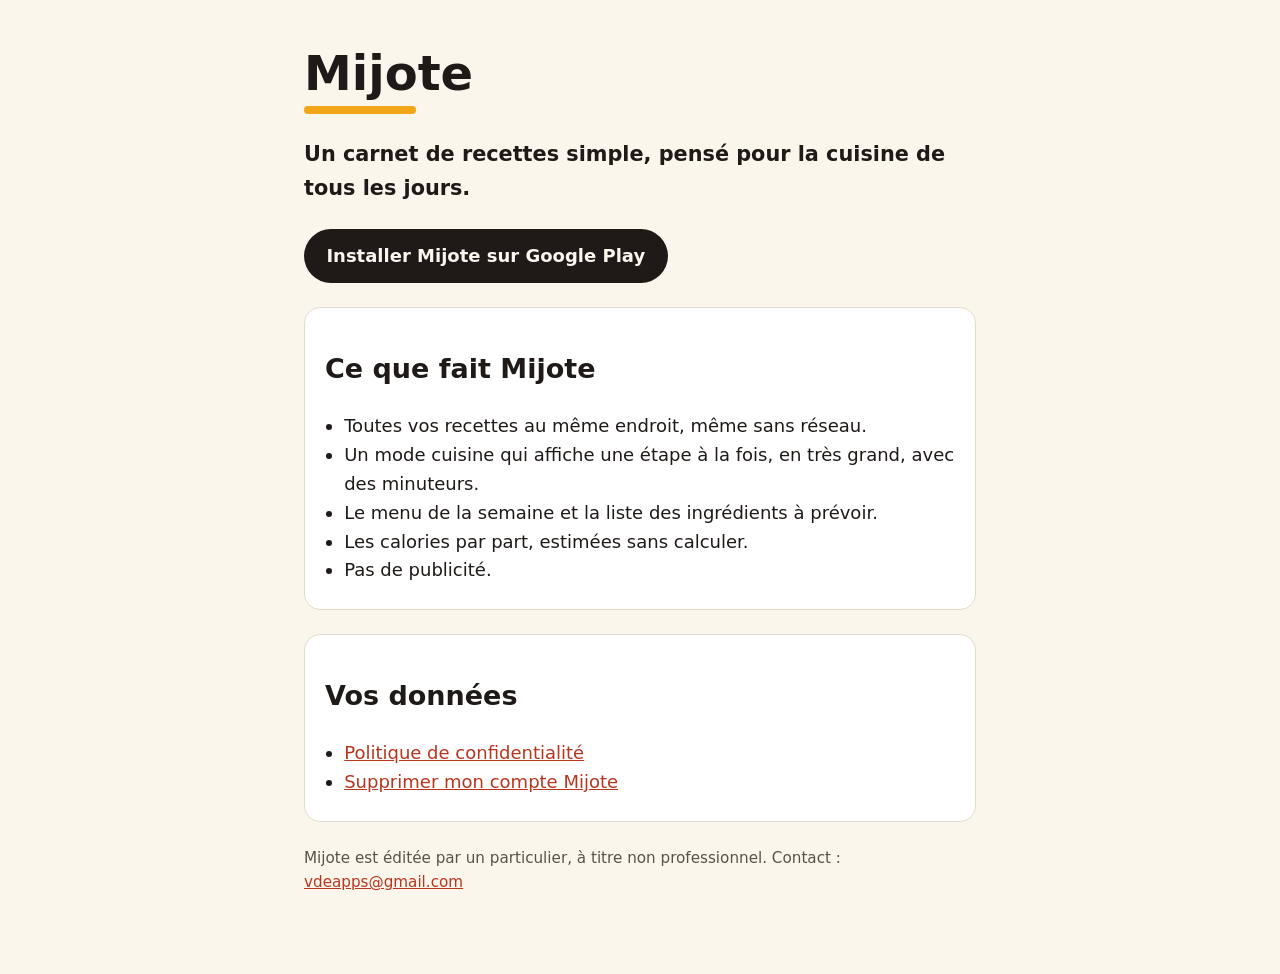
==== mijote/index.html @ d7d1cf16 "chore : publier les pages de Mijote" ====
<!doctype html>
<html lang="fr">
<head>
<meta charset="utf-8">
<meta name="referrer" content="no-referrer">
<meta http-equiv="Content-Security-Policy" content="default-src 'none'; style-src 'unsafe-inline'; base-uri 'none'; form-action 'none'">
<meta name="viewport" content="width=device-width, initial-scale=1">
<title>Mijote, carnet de recettes</title>
<meta name="description" content="Mijote, un carnet de recettes simple pour Android : toutes vos recettes au même endroit, même sans réseau.">
<style>
  :root { --encre:#1f1a17; --papier:#fbf6ec; --carte:#fff; --tomate:#b8361f; --safran:#f2a516; --trait:#e4dccb; --doux:#5a514b; }
  @media (prefers-color-scheme: dark) {
    :root { --encre:#f4ede2; --papier:#1b1714; --carte:#26211d; --tomate:#ff8a70; --trait:#3d3530; --doux:#c9bfb3; }
  }
  * { box-sizing: border-box; }
  body { margin:0; background:var(--papier); color:var(--encre); font:18px/1.6 Figtree, system-ui, sans-serif; }
  main { max-width:44rem; margin:0 auto; padding:3rem 1rem 4rem; }
  h1 { font:800 3rem/1.05 "Bricolage Grotesque", Figtree, system-ui, sans-serif; margin:0 0 .25rem; }
  .trait { width:7rem; height:.5rem; border-radius:.25rem; background:var(--safran); margin:.5rem 0 1.5rem; }
  .accroche { font-size:1.3rem; font-weight:600; margin:0 0 1.5rem; }
  section { background:var(--carte); border:1px solid var(--trait); border-radius:16px; padding:1rem 1.25rem; margin:1.5rem 0; }
  ul { padding-left:1.2rem; margin:.5rem 0; }
  .bouton { display:inline-block; background:var(--encre); color:var(--papier); text-decoration:none; font-weight:700; padding:.8rem 1.4rem; border-radius:999px; }
  a { color:var(--tomate); }
  :focus-visible { outline:3px solid var(--safran); outline-offset:2px; }
  .doux { color:var(--doux); font-size:.95rem; }
</style>
</head>
<body>
<main>
  <h1>Mijote</h1>
  <div class="trait"></div>
  <p class="accroche">Un carnet de recettes simple, pensé pour la cuisine de tous les jours.</p>
  <p><a class="bouton" href="https://play.google.com/store/apps/details?id=fr.vdeapps.mijote.app">Installer Mijote sur Google Play</a></p>

  <section aria-labelledby="quoi">
    <h2 id="quoi">Ce que fait Mijote</h2>
    <ul>
      <li>Toutes vos recettes au même endroit, même sans réseau.</li>
      <li>Un mode cuisine qui affiche une étape à la fois, en très grand, avec des minuteurs.</li>
      <li>Le menu de la semaine et la liste des ingrédients à prévoir.</li>
      <li>Les calories par part, estimées sans calculer.</li>
      <li>Pas de publicité.</li>
    </ul>
  </section>

  <section aria-labelledby="donnees">
    <h2 id="donnees">Vos données</h2>
    <ul>
      <li><a href="confidentialite/">Politique de confidentialité</a></li>
      <li><a href="suppression-compte/">Supprimer mon compte Mijote</a></li>
    </ul>
  </section>

  <p class="doux">Mijote est éditée par un particulier, à titre non professionnel. Contact : <a href="mailto:vdeapps@gmail.com">vdeapps@gmail.com</a></p>
</main>
</body>
</html>
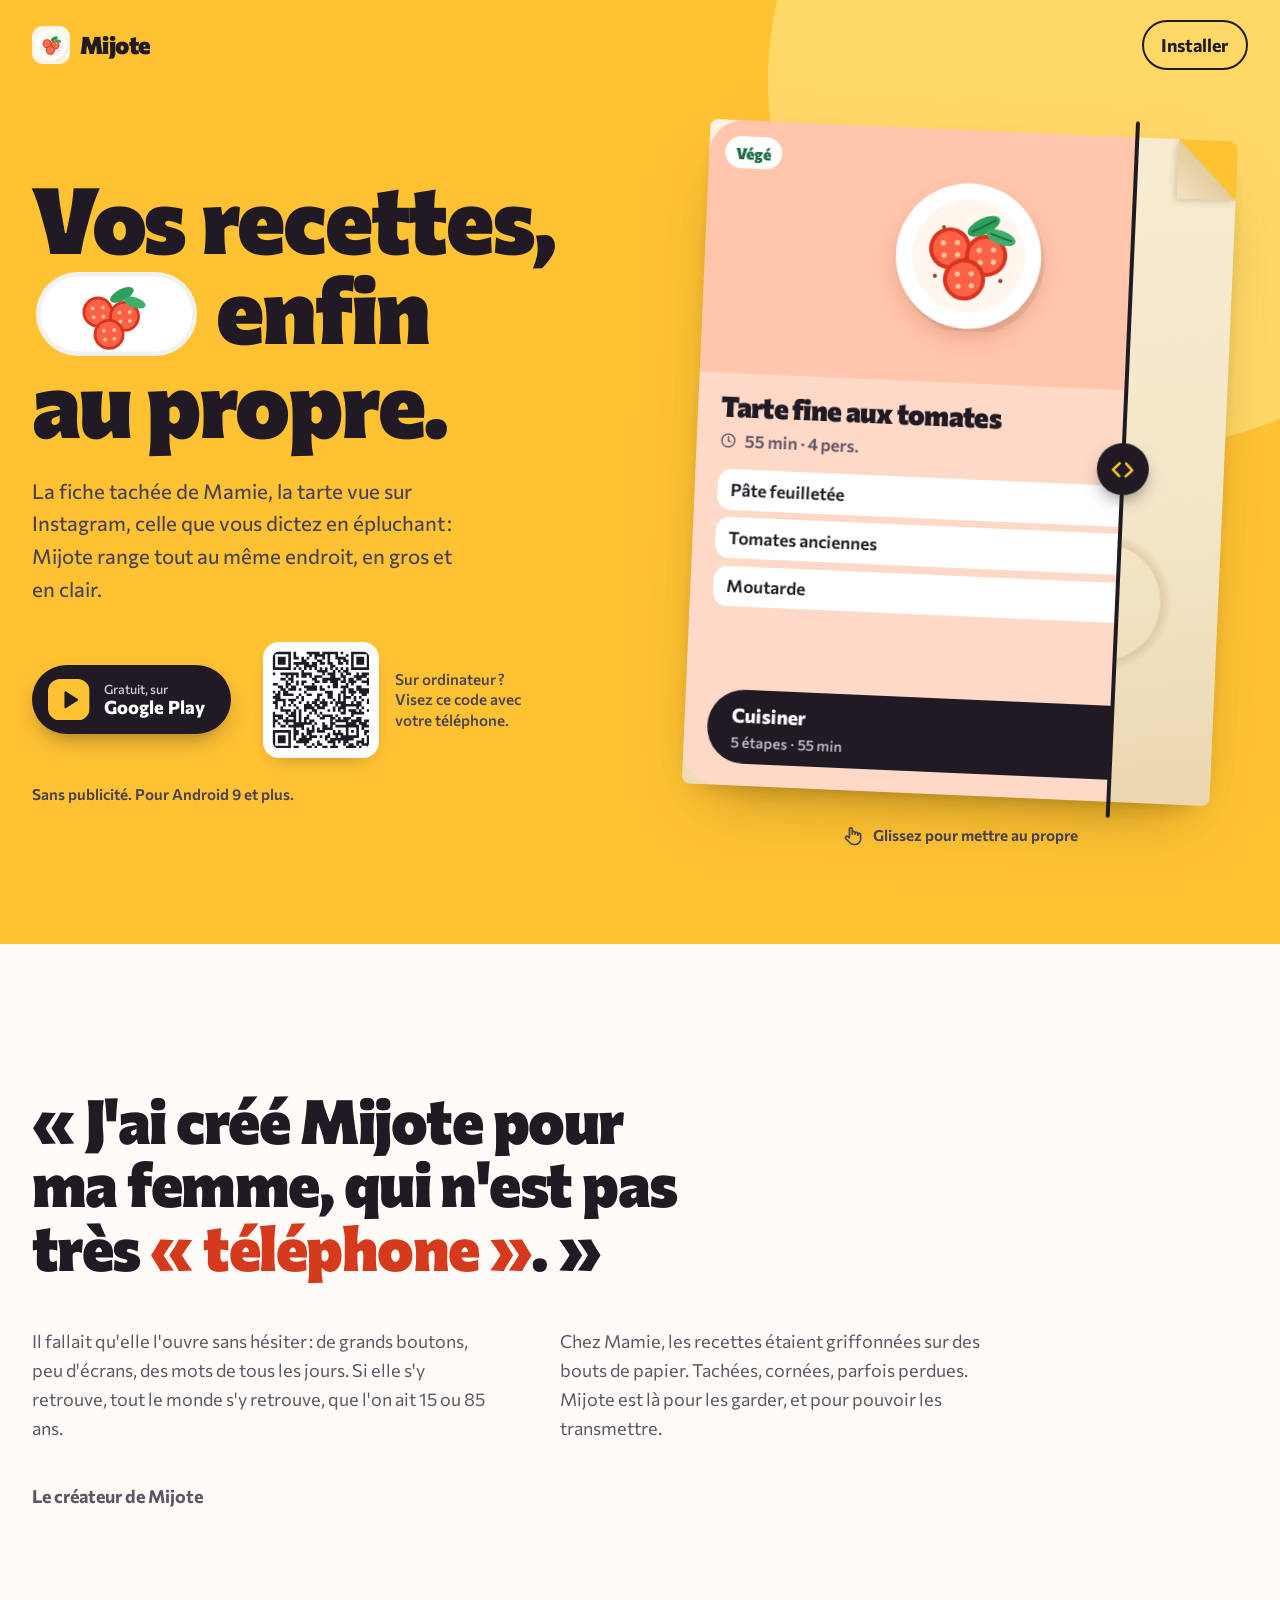
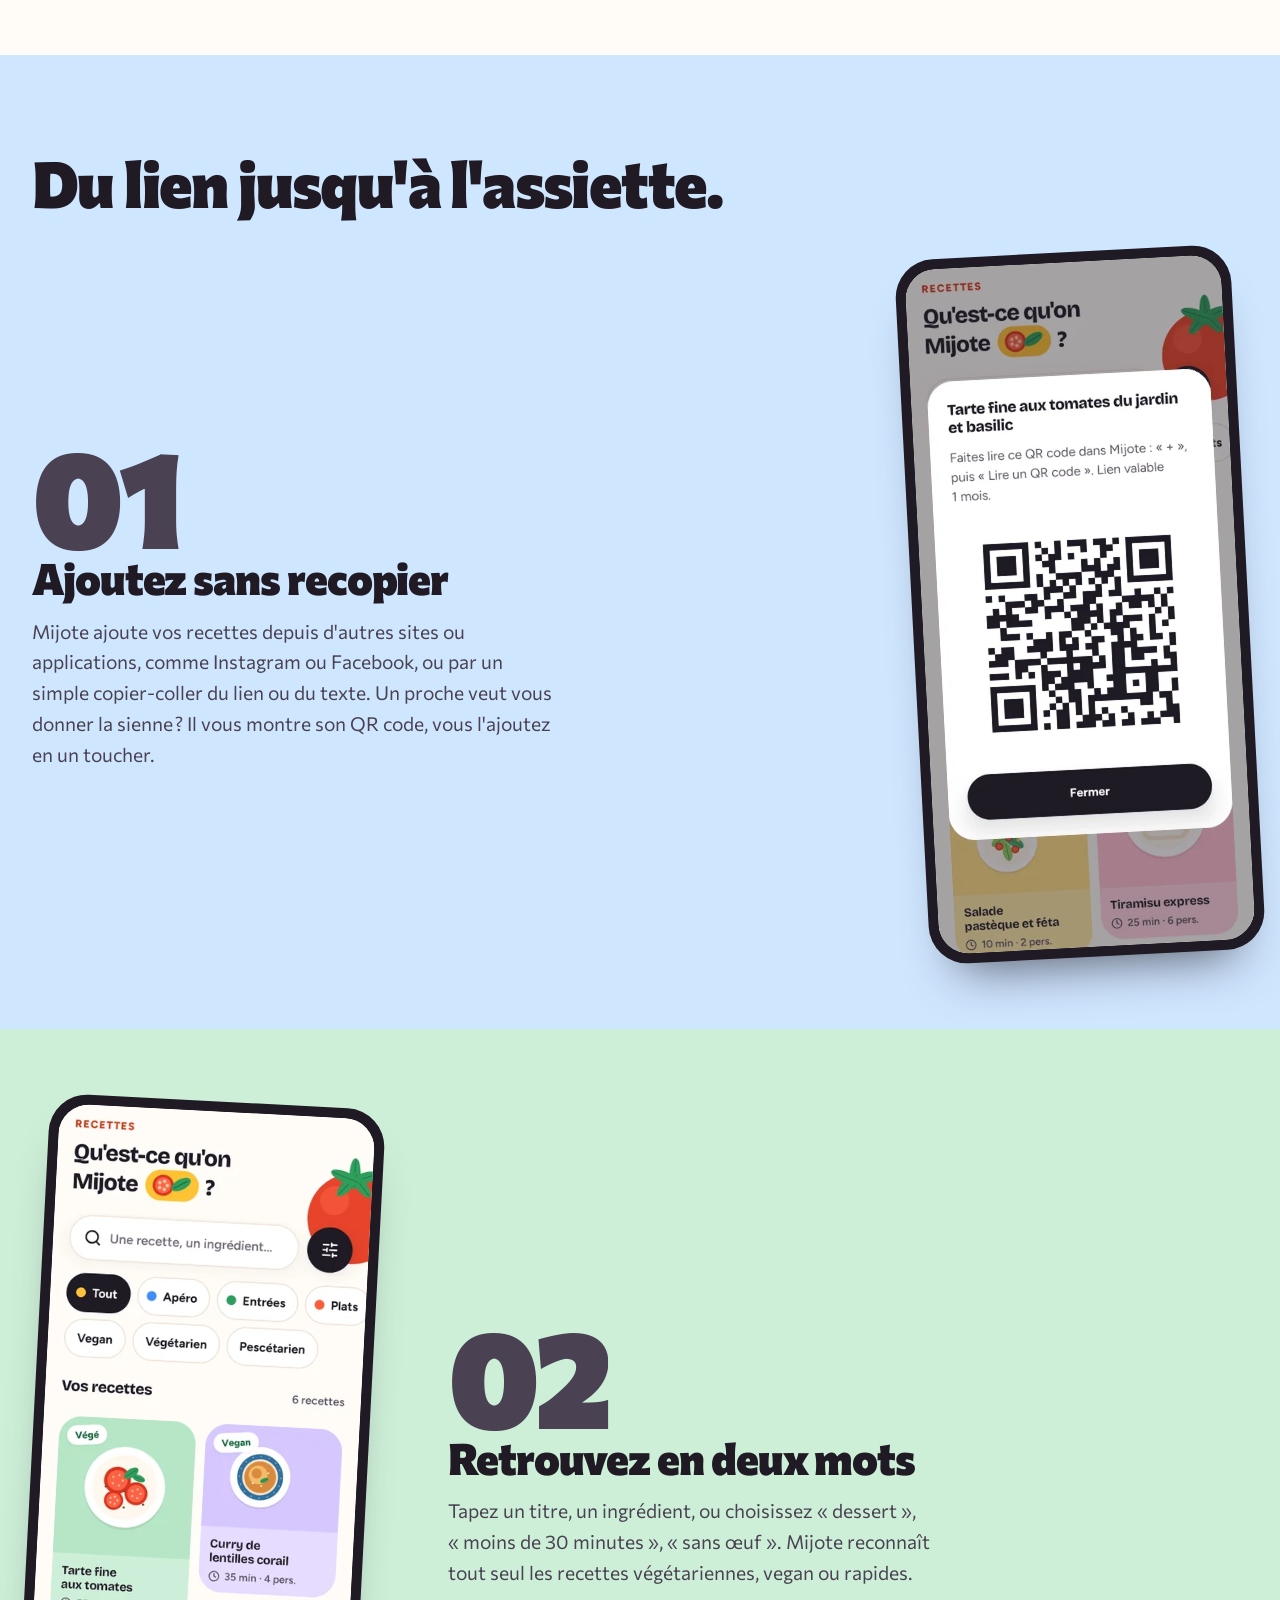
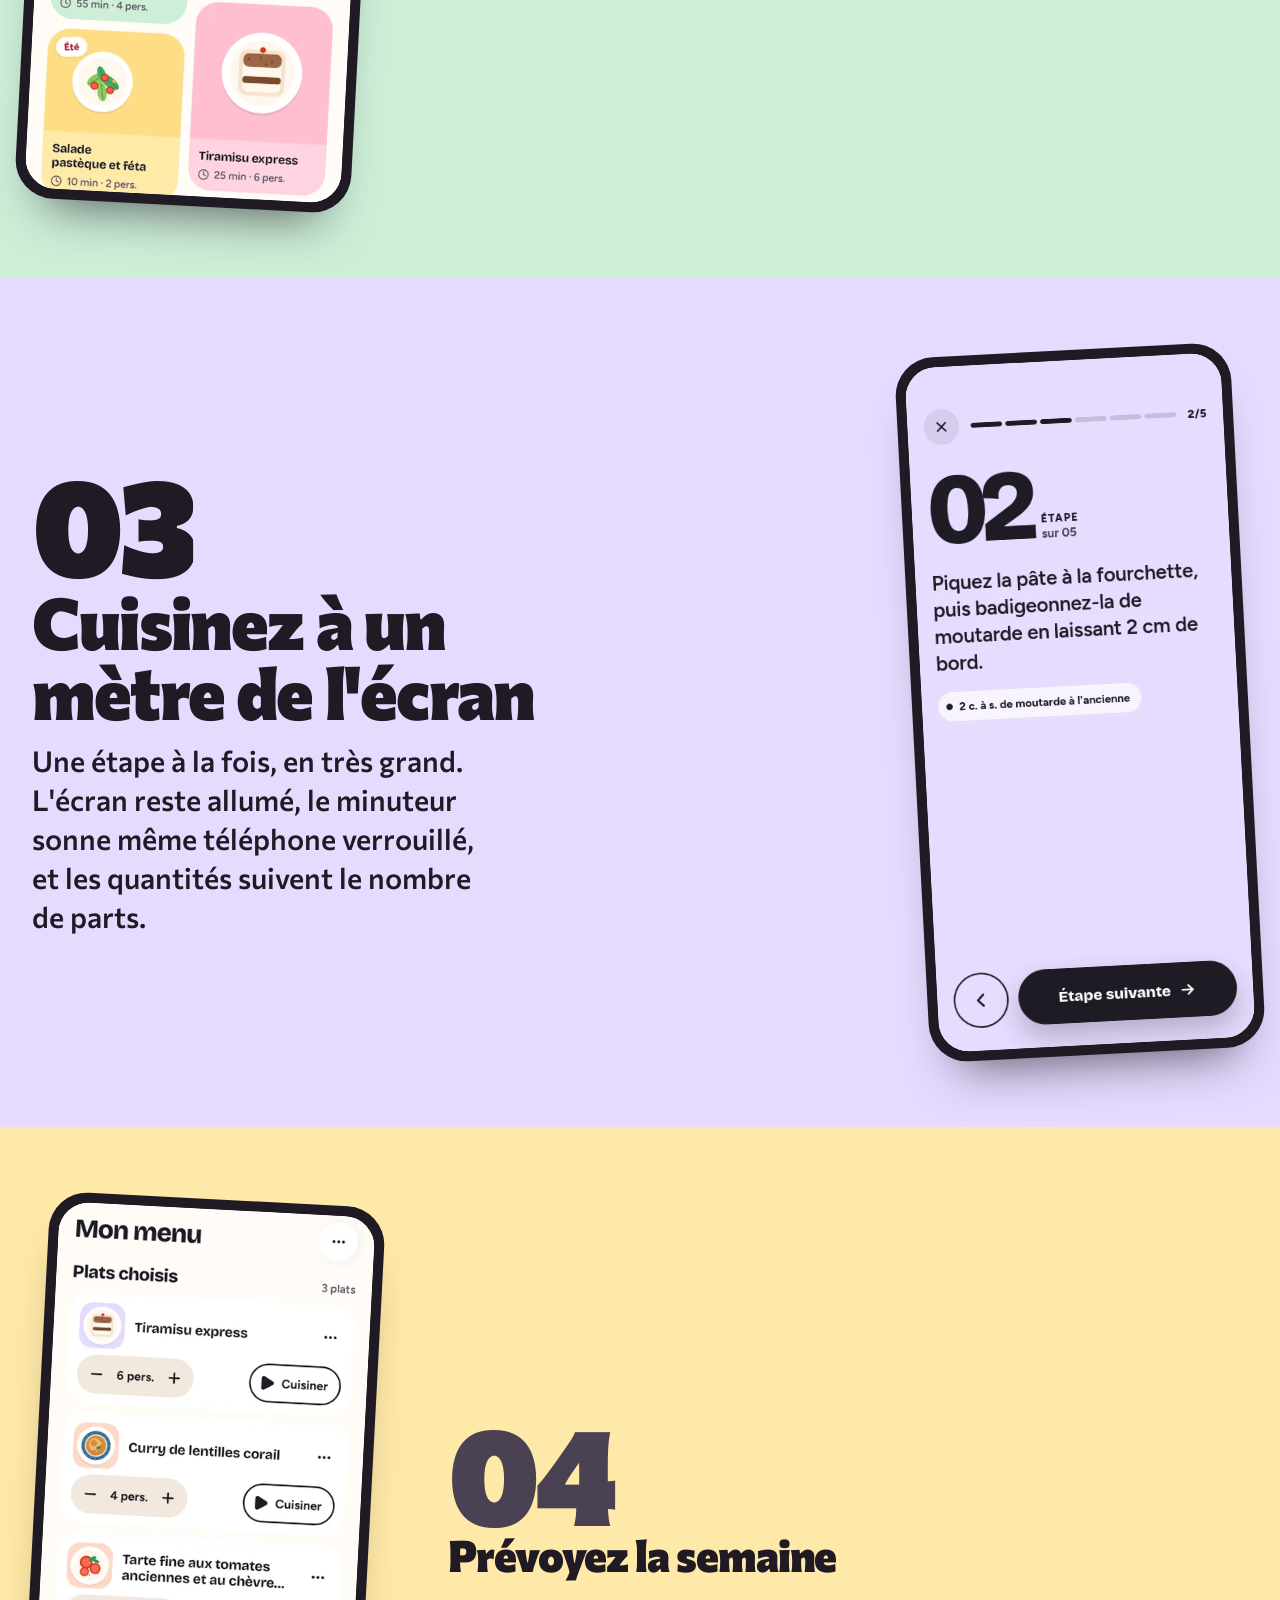
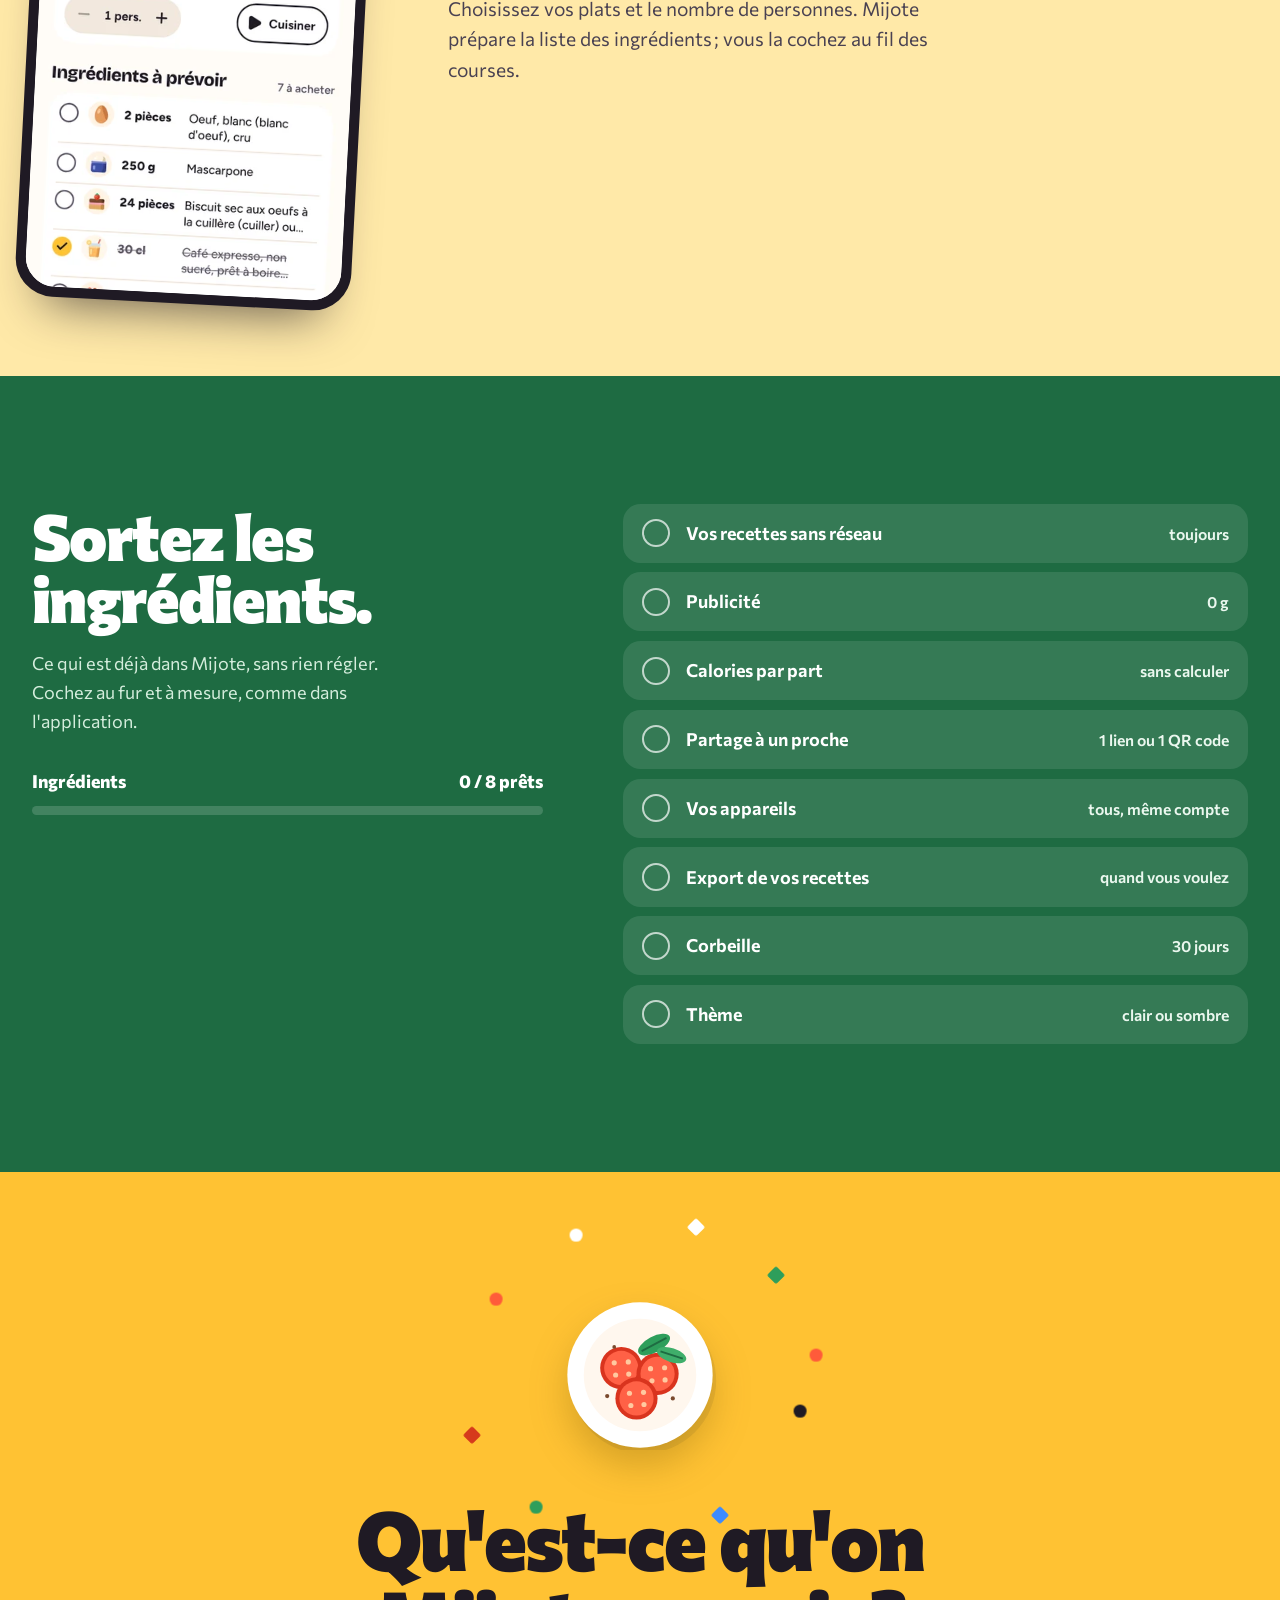
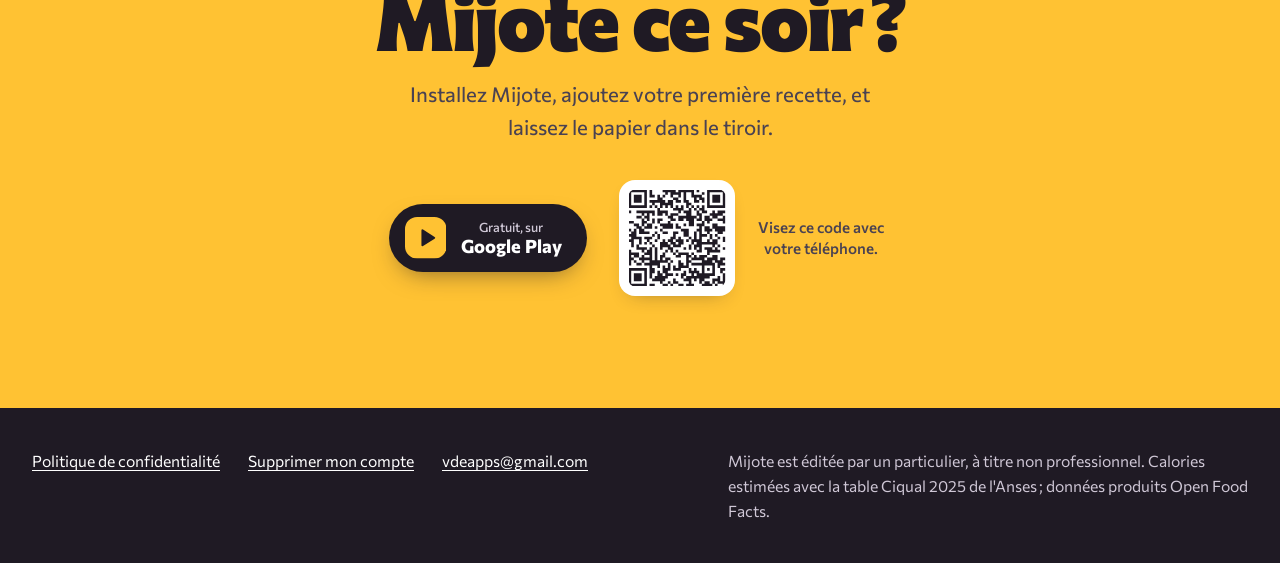
==== commit 2ed04445: "chore : publier les pages de Mijote" ====
--- a/mijote/index.html
+++ b/mijote/index.html
@@ -3,56 +3,514 @@
 <head>
 <meta charset="utf-8">
 <meta name="referrer" content="no-referrer">
-<meta http-equiv="Content-Security-Policy" content="default-src 'none'; style-src 'unsafe-inline'; base-uri 'none'; form-action 'none'">
+<meta http-equiv="Content-Security-Policy" content="default-src 'none'; style-src 'unsafe-inline'; script-src 'self'; font-src 'self'; img-src 'self' data:; base-uri 'none'; form-action 'none'">
 <meta name="viewport" content="width=device-width, initial-scale=1">
-<title>Mijote, carnet de recettes</title>
-<meta name="description" content="Mijote, un carnet de recettes simple pour Android : toutes vos recettes au même endroit, même sans réseau.">
+<meta name="theme-color" content="#FFC233">
+<title>Mijote, le carnet de recettes simple pour Android</title>
+<meta name="description" content="Mijote range toutes vos recettes au même endroit, de la fiche de Mamie à la recette vue sur Instagram. De gros boutons, des mots simples, même sans réseau. Gratuit et sans publicité.">
+<link rel="icon" href="assets/icone.svg" type="image/svg+xml">
+<link rel="preload" href="assets/commissioner.woff2" as="font" type="font/woff2" crossorigin>
 <style>
-  :root { --encre:#1f1a17; --papier:#fbf6ec; --carte:#fff; --tomate:#b8361f; --safran:#f2a516; --trait:#e4dccb; --doux:#5a514b; }
+  @font-face { font-family: "Commissioner"; src: url("assets/commissioner.woff2") format("woff2"); font-weight: 100 900; font-display: swap; }
+  @font-face { font-family: "Plume"; src: url("assets/homemade-apple.woff2") format("woff2"); font-display: swap; }
+
+  :root {
+    --encre: #1F1A24; --encre-2: #5E5566; --encre-safran: #4A4252; --sol: #FFFCF7; --surface: #FFFFFF; --trait: #F1E8DC;
+    --safran: #FFC233; --safran-clair: #FFD866; --safran-encre: #5C4400;
+    --tomate: #FF5B3A; --tomate-fonce: #D63A1C; --basilic: #2E9E5B; --basilic-fonce: #1E6B42;
+    --peche: #FFD9C7; --peche-2: #FFC6AC; --peche-encre: #A3341A;
+    --menthe: #CDEFD8; --lilas: #E6DBFF; --beurre: #FFE9A8; --ciel: #CFE6FF;
+    --papier: #F4E6C8; --papier-encre: #2D3A6B;
+    --sortie: cubic-bezier(.16, 1, .3, 1);
+    --rebond: cubic-bezier(.34, 1.56, .64, 1);
+    color-scheme: light;
+  }
   @media (prefers-color-scheme: dark) {
-    :root { --encre:#f4ede2; --papier:#1b1714; --carte:#26211d; --tomate:#ff8a70; --trait:#3d3530; --doux:#c9bfb3; }
-  }
-  * { box-sizing: border-box; }
-  body { margin:0; background:var(--papier); color:var(--encre); font:18px/1.6 Figtree, system-ui, sans-serif; }
-  main { max-width:44rem; margin:0 auto; padding:3rem 1rem 4rem; }
-  h1 { font:800 3rem/1.05 "Bricolage Grotesque", Figtree, system-ui, sans-serif; margin:0 0 .25rem; }
-  .trait { width:7rem; height:.5rem; border-radius:.25rem; background:var(--safran); margin:.5rem 0 1.5rem; }
-  .accroche { font-size:1.3rem; font-weight:600; margin:0 0 1.5rem; }
-  section { background:var(--carte); border:1px solid var(--trait); border-radius:16px; padding:1rem 1.25rem; margin:1.5rem 0; }
-  ul { padding-left:1.2rem; margin:.5rem 0; }
-  .bouton { display:inline-block; background:var(--encre); color:var(--papier); text-decoration:none; font-weight:700; padding:.8rem 1.4rem; border-radius:999px; }
-  a { color:var(--tomate); }
-  :focus-visible { outline:3px solid var(--safran); outline-offset:2px; }
-  .doux { color:var(--doux); font-size:.95rem; }
+    :root { --sol: #17131B; --surface: #241E2A; --trait: #352D3C; --texte: #F6F0EA; --texte-2: #CFC7D6; color-scheme: dark; }
+  }
+
+  *, *::before, *::after { box-sizing: border-box; }
+  html { -webkit-text-size-adjust: 100%; scroll-behavior: smooth; }
+  @media (prefers-reduced-motion: reduce) { html { scroll-behavior: auto; } }
+  body {
+    margin: 0; background: var(--sol); color: var(--texte, var(--encre));
+    font: 400 1.125rem/1.6 Commissioner, system-ui, sans-serif;
+    font-variation-settings: "FLAR" 0, "VOLM" 0;
+    -webkit-font-smoothing: antialiased; text-rendering: optimizeLegibility;
+  }
+  ::selection { background: var(--safran); color: var(--encre); }
+  a { color: inherit; text-underline-offset: .2em; text-decoration-thickness: .08em; }
+  :focus-visible { outline: 3px solid var(--encre); outline-offset: 3px; border-radius: 6px; }
+  img { display: block; max-width: 100%; }
+  .titre { font-family: Commissioner, system-ui, sans-serif; font-weight: 850; font-variation-settings: "FLAR" 100, "VOLM" 0; letter-spacing: -.025em; line-height: .98; text-wrap: balance; }
+  .sr { position: absolute; width: 1px; height: 1px; overflow: hidden; clip: rect(0 0 0 0); white-space: nowrap; }
+  .large { width: min(100% - 2rem, 76rem); margin-inline: auto; }
+
+  /* ---------- Boutons ---------- */
+  .play {
+    display: inline-flex; align-items: center; gap: .9rem; padding: .85rem 1.6rem .85rem 1rem;
+    background: var(--encre); color: #fff; text-decoration: none; border-radius: 999px;
+    box-shadow: 0 10px 24px -10px rgba(31, 26, 36, .55);
+    transition: transform .35s var(--sortie), box-shadow .35s var(--sortie);
+  }
+  .play:hover { transform: translateY(-2px); box-shadow: 0 16px 30px -12px rgba(31, 26, 36, .6); }
+  .play:active { transform: translateY(0) scale(.97); transition-duration: .1s; }
+  .play:focus-visible { outline-color: var(--encre); outline-offset: 4px; border-radius: 999px; }
+  .play svg { flex: none; width: 2.6rem; height: 2.6rem; }
+  .play span { display: grid; line-height: 1.15; }
+  .play small { font-size: .8rem; font-weight: 500; color: #CFC7D6; }
+  .play strong { font-size: 1.15rem; font-weight: 750; }
+
+  /* ---------- Ouverture ---------- */
+  .ouverture { background: var(--safran); color: var(--encre); overflow: hidden; position: relative; isolation: isolate; }
+  .ouverture::before {
+    content: ""; position: absolute; z-index: -1; width: 46rem; aspect-ratio: 1; border-radius: 50%;
+    background: var(--safran-clair); right: -14rem; top: -18rem;
+  }
+  .barre { display: flex; align-items: center; justify-content: space-between; padding-block: 1.25rem; }
+  .marque { display: inline-flex; align-items: center; gap: .6rem; text-decoration: none; font-size: 1.5rem; }
+  .marque svg { width: 2.4rem; height: 2.4rem; border-radius: .7rem; }
+  .barre .lien-installer {
+    font-weight: 700; text-decoration: none; padding: .55rem 1.1rem; border-radius: 999px;
+    border: 2px solid var(--encre); transition: background .25s, color .25s;
+  }
+  .barre .lien-installer:hover { background: var(--encre); color: var(--safran); }
+
+  .scene {
+    display: grid; grid-template-columns: minmax(0, 1fr) minmax(0, 1fr); gap: 2rem 4rem; align-items: center;
+    padding-block: 2.5rem 6rem;
+  }
+  h1 { font-size: clamp(3rem, 7.2vw, 6rem); margin: 0 0 1.75rem; }
+  h1 .ligne { display: block; }
+  .pastille {
+    display: inline-grid; place-items: center; vertical-align: -.08em; width: 1.75em; height: .92em;
+    background: #fff; border-radius: 999px; margin-inline: .04em;
+    box-shadow: inset 0 0 0 .05em rgba(31, 26, 36, .06);
+  }
+  .pastille svg { width: .82em; height: .82em; }
+  .chapeau { font-size: clamp(1.15rem, 1.6vw, 1.35rem); color: var(--encre-safran); max-width: 34ch; margin: 0 0 2.25rem; font-weight: 450; }
+  .actions { display: flex; flex-wrap: wrap; align-items: center; gap: 1.5rem 2rem; }
+  .qr { display: flex; align-items: center; gap: 1rem; margin: 0; }
+  .qr .code {
+    width: 7.25rem; padding: .6rem; background: #fff; border-radius: 1rem;
+    box-shadow: 0 8px 20px -12px rgba(31, 26, 36, .45);
+  }
+  .qr figcaption { font-size: .95rem; line-height: 1.35; color: var(--encre-safran); max-width: 14ch; font-weight: 550; }
+  .mention { margin: 1.5rem 0 0; font-size: .95rem; font-weight: 600; color: var(--encre-safran); }
+
+  /* ---------- La fiche : papier / Mijote ---------- */
+  .fiche { margin: 0; position: relative; justify-self: center; width: min(100%, 33rem); --coupe: 55%; container-type: inline-size; }
+  .fiche-cadre {
+    position: relative; aspect-ratio: 27 / 34; rotate: 2.5deg; border-radius: 1.75rem; font-size: clamp(.75rem, 3.7cqi, 1.25rem);
+    box-shadow: 0 30px 60px -30px rgba(92, 68, 0, .55), 0 10px 20px -12px rgba(92, 68, 0, .35);
+  }
+  .face { position: absolute; inset: 0; border-radius: inherit; overflow: hidden; }
+
+  .papier {
+    background:
+      radial-gradient(circle at 78% 70%, transparent 3.1em, rgba(150, 96, 40, .16) 3.2em, rgba(150, 96, 40, .05) 3.6em, transparent 3.75em),
+      radial-gradient(ellipse at 20% 12%, rgba(255, 255, 255, .55), transparent 55%),
+      linear-gradient(170deg, #F8EDD3, var(--papier) 60%, #EAD7B0);
+    color: var(--papier-encre); font-family: Plume, cursive; padding: 2.2em 1.7em 1.5em 2.1em;
+    border-radius: .4em; font-size: .95em; line-height: 2.05;
+  }
+  .papier::after {
+    content: ""; position: absolute; right: 0; top: 0; width: 3.2em; height: 3.2em;
+    background: linear-gradient(225deg, var(--safran) 50%, #E3CC9F 50%, #F2E2BE);
+    box-shadow: -3px 3px 6px rgba(92, 68, 0, .18);
+  }
+  .papier h2 { font: inherit; font-size: 1.3em; margin: 0 0 .1em; transform: rotate(-2deg); }
+  .papier p, .papier ul { margin: 0; padding: 0; list-style: none; }
+  .papier .pour { margin-left: 4.5em; transform: rotate(-1deg); opacity: .85; }
+  .papier li { transform: rotate(-.6deg); }
+  .papier s { text-decoration-thickness: 2px; }
+  .papier .note { color: #8A2812; transform: rotate(-5deg); margin: .2em 0 0 6em; }
+
+  .appli { background: var(--peche); color: var(--encre); clip-path: inset(0 calc(100% - var(--coupe)) 0 0 round 1.75em 0 0 1.75em); }
+  .vignette { height: 38%; background: var(--peche-2); display: grid; place-items: center; position: relative; }
+  .vignette svg { width: 54%; height: auto; filter: drop-shadow(0 10px 10px rgba(163, 52, 26, .2)); }
+  .etiquette {
+    position: absolute; left: 1em; top: 1em; background: #fff; color: var(--basilic-fonce); font-weight: 800;
+    font-size: .8em; padding: .25em .7em; border-radius: 999px; font-variation-settings: "FLAR" 100;
+  }
+  .appli-corps { padding: 1em 1.2em 1.2em; }
+  .appli h2 { font-size: 1.45em; margin: 0 0 .25em; }
+  .meta { display: flex; align-items: center; gap: .4em; font-size: .88em; font-weight: 600; color: var(--encre-2); margin: 0 0 .85em; font-variant-numeric: tabular-nums; }
+  .meta svg { width: 1em; height: 1em; }
+  .ingredients { list-style: none; margin: 0; padding: 0; display: grid; gap: .4em; }
+  .ingredients li {
+    display: flex; justify-content: space-between; gap: .5em; background: #fff; border-radius: .8em;
+    padding: .38em .75em; font-size: .88em; font-weight: 600;
+  }
+  .ingredients b { font-weight: 700; color: var(--encre-2); font-variant-numeric: tabular-nums; white-space: nowrap; }
+  .cuisiner {
+    position: absolute; left: 1.2em; right: 1.2em; bottom: 1.1em; display: flex; align-items: center; justify-content: space-between;
+    background: var(--encre); color: #fff; border-radius: 999px; padding: .5em .5em .5em 1.2em; font-weight: 750;
+  }
+  .cuisiner small { display: block; font-weight: 500; font-size: .75em; color: #CFC7D6; }
+  .cuisiner i { width: 2.4em; height: 2.4em; border-radius: 50%; background: var(--tomate); display: grid; place-items: center; }
+  .cuisiner i svg { width: 1em; height: 1em; }
+
+  .poignee {
+    position: absolute; top: -1rem; bottom: -1rem; left: var(--coupe); width: 0; pointer-events: none; z-index: 2;
+  }
+  .poignee::before { content: ""; position: absolute; inset: 0 auto 0 -2px; width: 4px; border-radius: 2px; background: var(--encre); }
+  .poignee span {
+    position: absolute; top: 50%; left: 0; translate: -50% -50%; width: 3.25rem; height: 3.25rem; border-radius: 50%;
+    background: var(--encre); display: grid; place-items: center; box-shadow: 0 8px 18px -6px rgba(31, 26, 36, .6);
+    transition: scale .3s var(--rebond);
+  }
+  .poignee svg { width: 1.6rem; height: 1.6rem; }
+  .fiche input {
+    position: absolute; inset: 0; width: 100%; height: 100%; margin: 0; opacity: 0; cursor: ew-resize; z-index: 3; rotate: 2.5deg;
+  }
+  .fiche input:focus-visible ~ .fiche-cadre .poignee span,
+  .fiche:hover .poignee span { scale: 1.12; }
+  .fiche input:focus-visible ~ .fiche-cadre .poignee span { outline: 3px solid #fff; outline-offset: 3px; }
+  .fiche figcaption {
+    margin-top: 1.75rem; display: flex; align-items: center; justify-content: center; gap: .6rem;
+    font-weight: 650; font-size: .95rem; color: var(--encre-safran);
+  }
+  .fiche figcaption svg { width: 1.4rem; height: 1.4rem; }
+
+  /* ---------- Histoire ---------- */
+  .histoire { padding-block: clamp(5rem, 12vw, 9rem); }
+  .histoire blockquote { margin: 0; }
+  .histoire blockquote p { font-size: clamp(2.1rem, 4.8vw, 4rem); margin: 0; line-height: 1.04; max-width: 17ch; }
+  .histoire blockquote mark { background: none; color: var(--tomate-fonce); }
+  @media (prefers-color-scheme: dark) { .histoire blockquote mark { color: #FF8A70; } }
+  .histoire .suite { display: grid; grid-template-columns: repeat(auto-fit, minmax(min(100%, 19rem), 1fr)); gap: 1.5rem 4rem; margin-top: 3rem; max-width: 62rem; }
+  .histoire .suite p { margin: 0; color: var(--texte-2, var(--encre-2)); }
+  .histoire cite { display: block; margin-top: 2.5rem; font-weight: 700; color: var(--texte-2, var(--encre-2)); font-style: normal; }
+
+  /* ---------- Étapes ---------- */
+  .etapes-tete { background: var(--ciel); color: var(--encre); padding-top: clamp(4rem, 8vw, 6rem); }
+  .etapes h2 { font-size: clamp(2.3rem, 5vw, 4.25rem); margin: 0 auto; }
+  .etape { color: var(--encre); overflow: hidden; }
+  .etape:nth-of-type(1) { background: var(--ciel); }
+  .etape:nth-of-type(2) { background: var(--menthe); }
+  .etape:nth-of-type(3) { background: var(--lilas); }
+  .etape:nth-of-type(4) { background: var(--beurre); }
+  .etape .large { display: grid; grid-template-columns: minmax(0, 1fr) auto; gap: 2rem 5rem; align-items: center; padding-block: clamp(3rem, 6vw, 4.5rem); }
+  .etape:first-of-type .large { padding-top: clamp(1.5rem, 3vw, 2.5rem); }
+  .etape:nth-of-type(even) .large { grid-template-columns: auto minmax(0, 1fr); }
+  .etape:nth-of-type(even) .telephone { order: -1; }
+  .numero { margin: 0 0 1.25rem; }
+  .numero b { font-size: clamp(4.5rem, 11vw, 8.5rem); line-height: .8; font-weight: 900; font-variation-settings: "FLAR" 100; letter-spacing: -.04em; font-variant-numeric: tabular-nums; }
+  .etape h3 { font-size: clamp(1.9rem, 3.4vw, 2.75rem); margin: 0 0 1rem; }
+  .etape p { margin: 0; max-width: 40ch; font-size: 1.2rem; color: var(--encre-safran); }
+  .etape.grand h3 { font-size: clamp(2.6rem, 5.6vw, 4.75rem); }
+  .etape.grand p { font-size: clamp(1.35rem, 2.3vw, 1.8rem); line-height: 1.35; max-width: 24ch; color: var(--encre); font-weight: 550; }
+  .telephone {
+    width: clamp(15rem, 28vw, 21rem); padding: .6rem; border-radius: 2.4rem; background: var(--encre);
+    box-shadow: 0 34px 50px -30px rgba(31, 26, 36, .7); rotate: -3deg;
+  }
+  .etape:nth-of-type(even) .telephone { rotate: 3deg; }
+  .telephone img { border-radius: 1.9rem; aspect-ratio: 390 / 844; object-fit: cover; object-position: top; width: 100%; height: auto; background: #fff; }
+
+  /* ---------- Ingrédients ---------- */
+  .ingredients-bloc { background: var(--basilic-fonce); color: #fff; padding-block: clamp(5rem, 10vw, 8rem); }
+  .ingredients-bloc .large { display: grid; grid-template-columns: minmax(0, .9fr) minmax(0, 1.1fr); gap: 3rem 5rem; align-items: start; }
+  .ingredients-bloc h2 { font-size: clamp(2.3rem, 5vw, 4.25rem); margin: 0 0 1.25rem; }
+  .ingredients-bloc .aide { margin: 0 0 2rem; color: #D4EDDC; max-width: 34ch; }
+  .compte { display: flex; justify-content: space-between; font-weight: 750; margin-bottom: .6rem; font-variant-numeric: tabular-nums; }
+  .jauge { height: .55rem; border-radius: 999px; background: rgba(255, 255, 255, .16); overflow: hidden; }
+  .jauge i { display: block; height: 100%; width: calc(var(--fait, 0) * 100%); background: var(--safran); border-radius: inherit; transition: width .6s var(--sortie); }
+  .bravo-liste { min-height: 1.6em; margin: 1.25rem 0 0; font-weight: 750; color: var(--safran); }
+  .liste { list-style: none; margin: 0; padding: 0; display: grid; gap: .6rem; }
+  .liste label {
+    display: flex; align-items: center; gap: 1rem; padding: .95rem 1.2rem; border-radius: 1.1rem; cursor: pointer;
+    background: rgba(255, 255, 255, .1); transition: background .25s;
+  }
+  .liste label:hover { background: rgba(255, 255, 255, .16); }
+  .liste input { position: absolute; opacity: 0; width: 1px; height: 1px; }
+  .coche {
+    flex: none; width: 1.75rem; height: 1.75rem; border-radius: 50%; border: 2px solid rgba(255, 255, 255, .7);
+    display: grid; place-items: center; transition: background .25s, border-color .25s;
+  }
+  .coche svg { width: 1rem; height: 1rem; scale: 0; transition: scale .4s var(--rebond); }
+  .liste .nom { flex: 1; font-weight: 650; }
+  .liste .qte { font-weight: 600; color: #EAF7EE; text-align: right; font-size: .98rem; }
+  .liste input:checked + .coche { background: var(--safran); border-color: var(--safran); }
+  .liste input:checked + .coche svg { scale: 1; }
+  .liste input:focus-visible + .coche { outline: 3px solid var(--safran); outline-offset: 3px; }
+
+  /* ---------- Fin ---------- */
+  .fin { background: var(--safran); color: var(--encre); padding-block: clamp(5rem, 10vw, 8rem) 0; text-align: center; overflow: hidden; }
+  .assiette-fin { position: relative; width: min(17rem, 60vw); margin: 0 auto 2.5rem; }
+  .assiette-fin > svg { width: 100%; height: auto; filter: drop-shadow(0 18px 18px rgba(92, 68, 0, .25)); }
+  .eclats { position: absolute; inset: -30%; pointer-events: none; }
+  .eclats i { position: absolute; left: 50%; top: 50%; width: .8rem; height: .8rem; border-radius: 50%; background: var(--c); translate: calc(-50% + var(--x)) calc(-50% + var(--y)); }
+  .eclats i.losange { border-radius: 2px; rotate: 45deg; }
+  .fin h2 { font-size: clamp(2.6rem, 6.4vw, 5.5rem); margin: 0 auto 1.25rem; max-width: 14ch; }
+  .fin .chapeau { margin-inline: auto; max-width: 38ch; }
+  .fin .actions { justify-content: center; }
+  .pied { margin-top: clamp(5rem, 10vw, 7rem); background: var(--encre); color: #CFC7D6; padding-block: 2.5rem; text-align: left; font-size: .98rem; }
+  .pied .large { display: flex; flex-wrap: wrap; justify-content: space-between; gap: 1.5rem 3rem; }
+  .pied nav { display: flex; flex-wrap: wrap; gap: .5rem 1.75rem; }
+  .pied a { color: #fff; }
+  .pied p { margin: 0; max-width: 52ch; }
+
+  /* ---------- Mise en page étroite ---------- */
+  @media (max-width: 860px) {
+    .scene { grid-template-columns: 1fr; padding-block: 1.5rem 4.5rem; gap: 3rem; }
+    .etape .large, .etape:nth-of-type(even) .large { grid-template-columns: 1fr; justify-items: start; }
+    .etape:nth-of-type(even) .telephone { order: 0; }
+    .telephone { justify-self: center; }
+    .ingredients-bloc .large { grid-template-columns: 1fr; }
+  }
+  @media (max-width: 700px) {
+    .qr { display: none; }
+    .play { width: 100%; }
+    .barre .lien-installer { display: none; }
+  }
+  @media (max-width: 380px) {
+    .papier { font-size: .82rem; padding: 1.8rem 1.2rem 1rem 1.5rem; }
+    .appli-corps { padding: .8rem .9rem; }
+    .ingredients li { font-size: .8rem; }
+  }
+
+  /* ---------- Mouvement (seulement si le téléphone l'accepte et si le script tourne) ---------- */
+  @media (prefers-reduced-motion: no-preference) {
+    .anime .ouverture .entree { opacity: 0; translate: 0 1.6rem; animation: monte .9s var(--sortie) forwards; animation-delay: calc(var(--i, 0) * 90ms + 100ms); }
+    .anime .ouverture .pastille svg { animation: tourne 1.1s var(--rebond) both .55s; }
+    .anime .fiche-cadre { animation: pose 1.1s var(--sortie) both .35s; }
+    @keyframes monte { to { opacity: 1; translate: 0 0; } }
+    @keyframes tourne { from { rotate: -140deg; scale: .4; } to { rotate: 0deg; scale: 1; } }
+    @keyframes pose { from { opacity: 0; translate: 0 3rem; rotate: 9deg; } to { opacity: 1; translate: 0 0; rotate: 2.5deg; } }
+
+    .anime .revele { opacity: 0; translate: 0 2.5rem; transition: opacity .8s var(--sortie), translate .9s var(--sortie); }
+    .anime .revele.vu { opacity: 1; translate: 0 0; }
+    .anime .etape .telephone { translate: 0 4rem; rotate: 0deg; opacity: 0; transition: translate 1s var(--sortie) .12s, rotate 1.2s var(--rebond) .12s, opacity .6s .12s; }
+    .anime .etape.vu .telephone { translate: 0 0; rotate: -3deg; opacity: 1; }
+    .anime .etape:nth-of-type(even).vu .telephone { rotate: 3deg; }
+    .anime .etape .numero b { display: inline-block; clip-path: inset(100% 0 0 0); translate: 0 .3em; transition: clip-path .9s var(--sortie), translate .9s var(--sortie); }
+    .anime .etape.vu .numero b { clip-path: inset(-10% 0 -10% 0); translate: 0 0; }
+
+    .eclats i { opacity: 0; translate: -50% -50%; }
+    .fin.vu .eclats i { animation: eclat 1.4s var(--sortie) forwards; animation-delay: var(--d, 0s); }
+    @keyframes eclat {
+      0% { opacity: 0; translate: -50% -50%; scale: .3; }
+      20% { opacity: 1; }
+      100% { opacity: 1; translate: calc(-50% + var(--x)) calc(-50% + var(--y)); scale: 1; }
+    }
+    .anime .fin .assiette-fin > svg { scale: .7; rotate: -30deg; opacity: 0; transition: scale 1s var(--rebond), rotate 1s var(--rebond), opacity .4s; }
+    .anime .fin.vu .assiette-fin > svg { scale: 1; rotate: 0deg; opacity: 1; }
+  }
 </style>
 </head>
 <body>
+<svg width="0" height="0" style="position:absolute" aria-hidden="true" focusable="false">
+  <defs>
+    <g id="tranche"><circle r="9" fill="#D9341E"/><circle r="7.3" fill="#FF6146"/><circle cx="-3" cy="-2.2" r="1.1" fill="#FFC9A0"/><circle cx="3" cy="-2.6" r="1.1" fill="#FFC9A0"/><circle cx="-2.4" cy="3" r="1.1" fill="#FFC9A0"/><circle cx="3.2" cy="2.6" r="1.1" fill="#FFC9A0"/></g>
+    <symbol id="assiette" viewBox="22 22 64 64">
+      <circle cx="55.5" cy="56.5" r="31" fill="#1F1A24" opacity=".08"/>
+      <circle cx="54" cy="54" r="31" fill="#FFFFFF"/><circle cx="54" cy="54" r="24" fill="#FFF7EE"/>
+      <use href="#tranche" x="46" y="51"/><use href="#tranche" x="61.5" y="53.5"/><use href="#tranche" x="52.5" y="64"/>
+      <g transform="translate(60 41) rotate(-28)"><ellipse rx="7.5" ry="3.4" fill="#2E9E5B"/><path d="M-6 0H6" stroke="#1E6B42" stroke-width=".8"/></g>
+      <g transform="translate(67.5 45.5) rotate(18)"><ellipse rx="6.5" ry="3" fill="#3FAE6A"/><path d="M-5 0H5" stroke="#1E6B42" stroke-width=".8"/></g>
+      <circle cx="40" cy="63" r=".9" fill="#7A4A2E"/><circle cx="68" cy="64" r=".9" fill="#7A4A2E"/><circle cx="43" cy="42" r=".8" fill="#7A4A2E"/>
+    </symbol>
+    <symbol id="tranches" viewBox="36 30 42 44">
+      <use href="#tranche" x="46" y="51"/><use href="#tranche" x="61.5" y="53.5"/><use href="#tranche" x="52.5" y="64"/>
+      <g transform="translate(60 41) rotate(-28)"><ellipse rx="7.5" ry="3.4" fill="#2E9E5B"/></g>
+      <g transform="translate(67.5 45.5) rotate(18)"><ellipse rx="6.5" ry="3" fill="#3FAE6A"/></g>
+    </symbol>
+    <symbol id="lecture" viewBox="0 0 48 48"><rect width="48" height="48" rx="14" fill="#FFC233"/><path d="M19 15.5v17a1.2 1.2 0 0 0 1.8 1l13.4-8.5a1.2 1.2 0 0 0 0-2L20.8 14.5a1.2 1.2 0 0 0-1.8 1Z" fill="#1F1A24"/></symbol>
+  </defs>
+</svg>
+
+<header class="ouverture">
+  <div class="large barre">
+    <a class="marque titre" href="./" aria-label="Mijote, accueil">
+      <svg viewBox="0 0 108 108" aria-hidden="true"><rect width="108" height="108" fill="#FFF7EE"/><use href="#assiette" x="9" y="9" width="90" height="90"/></svg>
+      Mijote
+    </a>
+    <a class="lien-installer" href="https://play.google.com/store/apps/details?id=fr.vdeapps.mijote.app">Installer</a>
+  </div>
+
+  <div class="large scene">
+    <div>
+      <h1 class="titre">
+        <span class="ligne entree" style="--i:0">Vos recettes,</span>
+        <span class="ligne entree" style="--i:1"><span class="pastille" aria-hidden="true"><svg><use href="#tranches"/></svg></span> enfin</span>
+        <span class="ligne entree" style="--i:2">au propre.</span>
+      </h1>
+      <p class="chapeau entree" style="--i:3">La fiche tachée de Mamie, la tarte vue sur Instagram, celle que vous dictez en épluchant&#8239;: Mijote range tout au même endroit, en gros et en clair.</p>
+      <div class="actions entree" style="--i:4">
+        <a class="play" href="https://play.google.com/store/apps/details?id=fr.vdeapps.mijote.app">
+          <svg aria-hidden="true"><use href="#lecture"/></svg>
+          <span><small>Gratuit, sur</small><strong>Google Play</strong></span>
+        </a>
+        <figure class="qr">
+          <svg class="code" viewBox="0 0 37 37" role="img" aria-label="QR code vers Mijote sur Google Play"><path stroke="#1F1A24" d="M0 0.5h7m1 0h1m4 0h5m1 0h6m1 0h1m3 0h7m-37 1h1m5 0h1m1 0h1m5 0h1m1 0h4m1 0h1m2 0h1m3 0h1m1 0h1m5 0h1m-37 1h1m1 0h3m1 0h1m1 0h2m1 0h1m1 0h1m2 0h1m2 0h1m1 0h1m2 0h4m2 0h1m1 0h3m1 0h1m-37 1h1m1 0h3m1 0h1m4 0h2m4 0h2m2 0h1m3 0h1m1 0h2m1 0h1m1 0h3m1 0h1m-37 1h1m1 0h3m1 0h1m1 0h6m1 0h2m1 0h2m1 0h2m2 0h2m1 0h1m1 0h1m1 0h3m1 0h1m-37 1h1m5 0h1m2 0h1m2 0h5m5 0h2m6 0h1m5 0h1m-37 1h7m1 0h1m1 0h1m1 0h1m1 0h1m1 0h1m1 0h1m1 0h1m1 0h1m1 0h1m1 0h1m1 0h1m1 0h7m-26 1h1m5 0h4m2 0h1m1 0h1m1 0h2m-29 1h1m2 0h7m1 0h4m4 0h1m1 0h3m2 0h1m1 0h2m2 0h1m1 0h3m-32 1h1m1 0h1m1 0h1m1 0h2m1 0h1m1 0h3m3 0h2m2 0h2m3 0h5m-33 1h2m1 0h2m7 0h2m2 0h7m1 0h1m1 0h2m1 0h2m2 0h1m-32 1h1m1 0h1m1 0h1m1 0h2m3 0h2m1 0h2m1 0h3m1 0h2m1 0h3m2 0h3m-37 1h2m3 0h2m2 0h1m1 0h1m3 0h1m7 0h2m3 0h1m1 0h1m5 0h1m-35 1h2m1 0h1m1 0h2m3 0h5m1 0h1m2 0h1m1 0h2m1 0h3m3 0h2m-31 1h2m1 0h3m1 0h1m2 0h4m1 0h2m7 0h1m1 0h2m1 0h5m-37 1h1m1 0h1m1 0h2m6 0h1m7 0h3m3 0h2m1 0h3m1 0h4m-36 1h2m1 0h4m2 0h1m2 0h2m2 0h2m2 0h2m2 0h1m1 0h1m2 0h1m3 0h2m-36 1h3m6 0h1m1 0h1m5 0h1m3 0h2m2 0h1m1 0h3m1 0h1m1 0h1m-33 1h4m1 0h3m2 0h1m4 0h2m1 0h1m3 0h1m1 0h1m1 0h1m3 0h1m2 0h1m1 0h1m-37 1h2m2 0h1m2 0h1m2 0h1m2 0h1m1 0h2m1 0h3m1 0h1m1 0h4m2 0h1m1 0h2m2 0h1m-36 1h1m2 0h1m1 0h1m1 0h1m3 0h3m1 0h2m1 0h2m3 0h1m1 0h8m-33 1h1m1 0h1m5 0h1m2 0h4m1 0h3m3 0h1m1 0h3m4 0h1m1 0h1m-32 1h4m1 0h1m1 0h1m1 0h1m2 0h2m4 0h1m1 0h1m1 0h1m1 0h1m1 0h3m1 0h1m2 0h1m-37 1h1m4 0h1m1 0h2m1 0h1m3 0h1m1 0h1m1 0h1m7 0h2m2 0h5m-35 1h4m2 0h3m1 0h1m2 0h1m3 0h1m1 0h4m1 0h1m5 0h1m-31 1h1m1 0h2m1 0h1m2 0h1m1 0h1m1 0h2m4 0h2m2 0h2m1 0h1m1 0h3m2 0h2m-34 1h2m2 0h5m1 0h1m1 0h1m1 0h2m6 0h1m1 0h5m1 0h4m1 0h2m-37 1h1m1 0h1m2 0h1m2 0h7m1 0h1m2 0h1m2 0h2m4 0h4m1 0h3m-36 1h1m2 0h2m1 0h6m3 0h1m3 0h2m1 0h1m1 0h9m1 0h3m-29 1h1m2 0h1m1 0h1m1 0h1m1 0h1m1 0h4m5 0h1m3 0h1m1 0h1m-35 1h7m1 0h2m3 0h3m1 0h3m3 0h1m1 0h1m2 0h1m1 0h1m1 0h1m2 0h2m-37 1h1m5 0h1m1 0h2m1 0h1m1 0h2m6 0h1m1 0h4m1 0h1m3 0h1m2 0h1m-36 1h1m1 0h3m1 0h1m1 0h1m2 0h2m1 0h3m1 0h1m1 0h2m2 0h1m1 0h7m3 0h1m-37 1h1m1 0h3m1 0h1m1 0h1m1 0h5m5 0h1m1 0h9m3 0h1m1 0h1m-37 1h1m1 0h3m1 0h1m2 0h5m3 0h1m3 0h3m1 0h1m1 0h2m3 0h3m1 0h1m-37 1h1m5 0h1m5 0h1m2 0h1m1 0h2m4 0h1m3 0h1m1 0h2m1 0h1m1 0h3m-37 1h7m1 0h2m3 0h2m1 0h1m2 0h2m1 0h3m3 0h4m1 0h1m2 0h1"/></svg>
+          <figcaption>Sur ordinateur&#8239;? Visez ce code avec votre téléphone.</figcaption>
+        </figure>
+      </div>
+      <p class="mention entree" style="--i:5">Sans publicité. Pour Android 9 et plus.</p>
+    </div>
+
+    <figure class="fiche" id="fiche">
+      <input type="range" min="0" max="100" value="55" step="1" aria-label="Mettre la recette au propre : à gauche la fiche Mijote, à droite le papier d'origine">
+      <div class="fiche-cadre">
+        <div class="face papier" aria-hidden="true">
+          <h2>Tarte fine aux tomates</h2>
+          <p class="pour">pour 4 (celle de Mamie)</p>
+          <ul>
+            <li>1 pâte feuilletée</li>
+            <li>600 g de tomates <s>rondes</s> anciennes</li>
+            <li>2 c. à soupe de moutarde</li>
+            <li>1 gousse d'ail, thym, basilic</li>
+            <li>four 200° · 35 min</li>
+            <li>piquer la pâte, moutarde partout</li>
+            <li>sauf 2 cm au bord&nbsp;!!</li>
+          </ul>
+          <p class="note">pas trop cuite</p>
+        </div>
+        <div class="face appli">
+          <div class="vignette"><span class="etiquette">Végé</span><svg aria-hidden="true"><use href="#assiette"/></svg></div>
+          <div class="appli-corps">
+            <h2 class="titre">Tarte fine aux tomates</h2>
+            <p class="meta"><svg viewBox="0 0 24 24" aria-hidden="true"><circle cx="12" cy="12" r="9" fill="none" stroke="currentColor" stroke-width="2"/><path d="M12 7v5l3 2" fill="none" stroke="currentColor" stroke-width="2" stroke-linecap="round"/></svg>55&nbsp;min · 4&nbsp;pers.</p>
+            <ul class="ingredients">
+              <li>Pâte feuilletée <b>1 pièce</b></li>
+              <li>Tomates anciennes <b>600&nbsp;g</b></li>
+              <li>Moutarde <b>2 c. à s.</b></li>
+            </ul>
+          </div>
+          <div class="cuisiner"><span>Cuisiner <small>5 étapes · 55&nbsp;min</small></span><i><svg viewBox="0 0 16 16" aria-hidden="true"><path d="M5 3.5v9l7-4.5z" fill="#fff"/></svg></i></div>
+        </div>
+        <div class="poignee" aria-hidden="true"><span><svg viewBox="0 0 24 24"><path d="M9 6 3 12l6 6M15 6l6 6-6 6" fill="none" stroke="#FFC233" stroke-width="2.4" stroke-linecap="round" stroke-linejoin="round"/></svg></span></div>
+      </div>
+      <figcaption><svg viewBox="0 0 24 24" aria-hidden="true"><path d="M8 13V5.5a1.5 1.5 0 0 1 3 0V11m0-1.5a1.5 1.5 0 0 1 3 0V11m0-.5a1.5 1.5 0 0 1 3 0V12m0-.5a1.5 1.5 0 0 1 3 0V16a6 6 0 0 1-6 6h-1.2a6 6 0 0 1-4.6-2.2L4 15.6a1.6 1.6 0 0 1 2.4-2.1L8 15" fill="none" stroke="currentColor" stroke-width="1.8" stroke-linecap="round" stroke-linejoin="round"/></svg>Glissez pour mettre au propre</figcaption>
+    </figure>
+  </div>
+</header>
+
 <main>
-  <h1>Mijote</h1>
-  <div class="trait"></div>
-  <p class="accroche">Un carnet de recettes simple, pensé pour la cuisine de tous les jours.</p>
-  <p><a class="bouton" href="https://play.google.com/store/apps/details?id=fr.vdeapps.mijote.app">Installer Mijote sur Google Play</a></p>
-
-  <section aria-labelledby="quoi">
-    <h2 id="quoi">Ce que fait Mijote</h2>
-    <ul>
-      <li>Toutes vos recettes au même endroit, même sans réseau.</li>
-      <li>Un mode cuisine qui affiche une étape à la fois, en très grand, avec des minuteurs.</li>
-      <li>Le menu de la semaine et la liste des ingrédients à prévoir.</li>
-      <li>Les calories par part, estimées sans calculer.</li>
-      <li>Pas de publicité.</li>
-    </ul>
+  <section class="histoire large" aria-labelledby="histoire-titre">
+    <h2 id="histoire-titre" class="sr">Pourquoi Mijote existe</h2>
+    <blockquote class="revele">
+      <p class="titre">«&nbsp;J'ai créé Mijote pour ma femme, qui n'est pas très <mark>«&nbsp;téléphone&nbsp;»</mark>.&nbsp;»</p>
+    </blockquote>
+    <div class="suite revele">
+      <p>Il fallait qu'elle l'ouvre sans hésiter&#8239;: de grands boutons, peu d'écrans, des mots de tous les jours. Si elle s'y retrouve, tout le monde s'y retrouve, que l'on ait 15 ou 85 ans.</p>
+      <p>Chez Mamie, les recettes étaient griffonnées sur des bouts de papier. Tachées, cornées, parfois perdues. Mijote est là pour les garder, et pour pouvoir les transmettre.</p>
+    </div>
+    <cite class="revele">Le créateur de Mijote</cite>
   </section>
 
-  <section aria-labelledby="donnees">
-    <h2 id="donnees">Vos données</h2>
-    <ul>
-      <li><a href="confidentialite/">Politique de confidentialité</a></li>
-      <li><a href="suppression-compte/">Supprimer mon compte Mijote</a></li>
-    </ul>
+  <section class="etapes" aria-labelledby="etapes-titre">
+    <div class="etapes-tete"><h2 id="etapes-titre" class="titre large revele">Du lien jusqu'à l'assiette.</h2></div>
+
+    <article class="etape">
+      <div class="large">
+        <div>
+          <p class="numero" aria-hidden="true"><b>01</b></p>
+          <h3 class="titre">Ajoutez sans recopier</h3>
+          <p>Mijote ajoute vos recettes depuis d'autres sites ou applications, comme Instagram ou Facebook, ou par un simple copier-coller du lien ou du texte. Un proche veut vous donner la sienne&#8239;? Il vous montre son QR code, vous l'ajoutez en un toucher.</p>
+        </div>
+        <div class="telephone"><img src="assets/ecran-partage-qr.webp" width="390" height="844" loading="lazy" alt="Partage d'une recette par QR code, à faire lire dans Mijote"></div>
+      </div>
+    </article>
+
+    <article class="etape">
+      <div class="large">
+        <div>
+          <p class="numero" aria-hidden="true"><b>02</b></p>
+          <h3 class="titre">Retrouvez en deux mots</h3>
+          <p>Tapez un titre, un ingrédient, ou choisissez «&nbsp;dessert&nbsp;», «&nbsp;moins de 30 minutes&nbsp;», «&nbsp;sans œuf&nbsp;». Mijote reconnaît tout seul les recettes végétariennes, vegan ou rapides.</p>
+        </div>
+        <div class="telephone"><img src="assets/ecran-recettes.webp" width="390" height="844" loading="lazy" alt="Écran des recettes : « Qu’est-ce qu’on Mijote ? », avec des cartes de couleur"></div>
+      </div>
+    </article>
+
+    <article class="etape grand">
+      <div class="large">
+        <div>
+          <p class="numero" aria-hidden="true"><b>03</b></p>
+          <h3 class="titre">Cuisinez à un mètre de l'écran</h3>
+          <p>Une étape à la fois, en très grand. L'écran reste allumé, le minuteur sonne même téléphone verrouillé, et les quantités suivent le nombre de parts.</p>
+        </div>
+        <div class="telephone"><img src="assets/ecran-cuisine.webp" width="390" height="844" loading="lazy" alt="Mode cuisine : étape 02 sur 05 écrite en grand"></div>
+      </div>
+    </article>
+
+    <article class="etape">
+      <div class="large">
+        <div>
+          <p class="numero" aria-hidden="true"><b>04</b></p>
+          <h3 class="titre">Prévoyez la semaine</h3>
+          <p>Choisissez vos plats et le nombre de personnes. Mijote prépare la liste des ingrédients&#8239;; vous la cochez au fil des courses.</p>
+        </div>
+        <div class="telephone"><img src="assets/ecran-menu.webp" width="390" height="844" loading="lazy" alt="Mon menu : trois plats choisis et les ingrédients à prévoir"></div>
+      </div>
+    </article>
   </section>
 
-  <p class="doux">Mijote est éditée par un particulier, à titre non professionnel. Contact : <a href="mailto:vdeapps@gmail.com">vdeapps@gmail.com</a></p>
+  <section class="ingredients-bloc" aria-labelledby="ingredients-titre">
+    <div class="large">
+      <div class="revele">
+        <h2 id="ingredients-titre" class="titre">Sortez les ingrédients.</h2>
+        <p class="aide">Ce qui est déjà dans Mijote, sans rien régler. Cochez au fur et à mesure, comme dans l'application.</p>
+        <div class="compte"><span>Ingrédients</span><span id="compte" aria-live="polite">0 / 8 prêts</span></div>
+        <div class="jauge" id="jauge"><i></i></div>
+        <p class="bravo-liste" id="bravo-liste" aria-live="polite"></p>
+      </div>
+      <ul class="liste revele" id="liste">
+        <li><label><input type="checkbox"><span class="coche"><svg viewBox="0 0 16 16" aria-hidden="true"><path d="m3.5 8.5 3 3 6-7" fill="none" stroke="#1F1A24" stroke-width="2.4" stroke-linecap="round" stroke-linejoin="round"/></svg></span><span class="nom">Vos recettes sans réseau</span><span class="qte">toujours</span></label></li>
+        <li><label><input type="checkbox"><span class="coche"><svg viewBox="0 0 16 16" aria-hidden="true"><path d="m3.5 8.5 3 3 6-7" fill="none" stroke="#1F1A24" stroke-width="2.4" stroke-linecap="round" stroke-linejoin="round"/></svg></span><span class="nom">Publicité</span><span class="qte">0&nbsp;g</span></label></li>
+        <li><label><input type="checkbox"><span class="coche"><svg viewBox="0 0 16 16" aria-hidden="true"><path d="m3.5 8.5 3 3 6-7" fill="none" stroke="#1F1A24" stroke-width="2.4" stroke-linecap="round" stroke-linejoin="round"/></svg></span><span class="nom">Calories par part</span><span class="qte">sans calculer</span></label></li>
+        <li><label><input type="checkbox"><span class="coche"><svg viewBox="0 0 16 16" aria-hidden="true"><path d="m3.5 8.5 3 3 6-7" fill="none" stroke="#1F1A24" stroke-width="2.4" stroke-linecap="round" stroke-linejoin="round"/></svg></span><span class="nom">Partage à un proche</span><span class="qte">1 lien ou 1 QR code</span></label></li>
+        <li><label><input type="checkbox"><span class="coche"><svg viewBox="0 0 16 16" aria-hidden="true"><path d="m3.5 8.5 3 3 6-7" fill="none" stroke="#1F1A24" stroke-width="2.4" stroke-linecap="round" stroke-linejoin="round"/></svg></span><span class="nom">Vos appareils</span><span class="qte">tous, même compte</span></label></li>
+        <li><label><input type="checkbox"><span class="coche"><svg viewBox="0 0 16 16" aria-hidden="true"><path d="m3.5 8.5 3 3 6-7" fill="none" stroke="#1F1A24" stroke-width="2.4" stroke-linecap="round" stroke-linejoin="round"/></svg></span><span class="nom">Export de vos recettes</span><span class="qte">quand vous voulez</span></label></li>
+        <li><label><input type="checkbox"><span class="coche"><svg viewBox="0 0 16 16" aria-hidden="true"><path d="m3.5 8.5 3 3 6-7" fill="none" stroke="#1F1A24" stroke-width="2.4" stroke-linecap="round" stroke-linejoin="round"/></svg></span><span class="nom">Corbeille</span><span class="qte">30 jours</span></label></li>
+        <li><label><input type="checkbox"><span class="coche"><svg viewBox="0 0 16 16" aria-hidden="true"><path d="m3.5 8.5 3 3 6-7" fill="none" stroke="#1F1A24" stroke-width="2.4" stroke-linecap="round" stroke-linejoin="round"/></svg></span><span class="nom">Thème</span><span class="qte">clair ou sombre</span></label></li>
+      </ul>
+    </div>
+  </section>
+
+  <section class="fin" id="fin" aria-labelledby="fin-titre">
+    <div class="large">
+      <div class="assiette-fin" aria-hidden="true">
+        <div class="eclats">
+          <i style="--c:#FF5B3A;--x:-9rem;--y:-5rem;--d:.05s"></i>
+          <i class="losange" style="--c:#2E9E5B;--x:8.5rem;--y:-6.5rem;--d:.1s"></i>
+          <i style="--c:#1F1A24;--x:10rem;--y:2rem;--d:0s"></i>
+          <i class="losange" style="--c:#D63A1C;--x:-10.5rem;--y:3.5rem;--d:.15s"></i>
+          <i style="--c:#FFFFFF;--x:-4rem;--y:-9rem;--d:.08s"></i>
+          <i class="losange" style="--c:#3D8BFF;--x:5rem;--y:8.5rem;--d:.12s"></i>
+          <i style="--c:#2E9E5B;--x:-6.5rem;--y:8rem;--d:.2s"></i>
+          <i class="losange" style="--c:#FFFFFF;--x:3.5rem;--y:-9.5rem;--d:.03s"></i>
+          <i style="--c:#FF5B3A;--x:11rem;--y:-1.5rem;--d:.18s"></i>
+        </div>
+        <svg><use href="#assiette"/></svg>
+      </div>
+      <h2 id="fin-titre" class="titre">Qu'est-ce qu'on Mijote ce soir&#8239;?</h2>
+      <p class="chapeau">Installez Mijote, ajoutez votre première recette, et laissez le papier dans le tiroir.</p>
+      <div class="actions">
+        <a class="play" href="https://play.google.com/store/apps/details?id=fr.vdeapps.mijote.app">
+          <svg aria-hidden="true"><use href="#lecture"/></svg>
+          <span><small>Gratuit, sur</small><strong>Google Play</strong></span>
+        </a>
+        <figure class="qr">
+          <svg class="code" viewBox="0 0 37 37" role="img" aria-label="QR code vers Mijote sur Google Play"><path stroke="#1F1A24" d="M0 0.5h7m1 0h1m4 0h5m1 0h6m1 0h1m3 0h7m-37 1h1m5 0h1m1 0h1m5 0h1m1 0h4m1 0h1m2 0h1m3 0h1m1 0h1m5 0h1m-37 1h1m1 0h3m1 0h1m1 0h2m1 0h1m1 0h1m2 0h1m2 0h1m1 0h1m2 0h4m2 0h1m1 0h3m1 0h1m-37 1h1m1 0h3m1 0h1m4 0h2m4 0h2m2 0h1m3 0h1m1 0h2m1 0h1m1 0h3m1 0h1m-37 1h1m1 0h3m1 0h1m1 0h6m1 0h2m1 0h2m1 0h2m2 0h2m1 0h1m1 0h1m1 0h3m1 0h1m-37 1h1m5 0h1m2 0h1m2 0h5m5 0h2m6 0h1m5 0h1m-37 1h7m1 0h1m1 0h1m1 0h1m1 0h1m1 0h1m1 0h1m1 0h1m1 0h1m1 0h1m1 0h1m1 0h1m1 0h7m-26 1h1m5 0h4m2 0h1m1 0h1m1 0h2m-29 1h1m2 0h7m1 0h4m4 0h1m1 0h3m2 0h1m1 0h2m2 0h1m1 0h3m-32 1h1m1 0h1m1 0h1m1 0h2m1 0h1m1 0h3m3 0h2m2 0h2m3 0h5m-33 1h2m1 0h2m7 0h2m2 0h7m1 0h1m1 0h2m1 0h2m2 0h1m-32 1h1m1 0h1m1 0h1m1 0h2m3 0h2m1 0h2m1 0h3m1 0h2m1 0h3m2 0h3m-37 1h2m3 0h2m2 0h1m1 0h1m3 0h1m7 0h2m3 0h1m1 0h1m5 0h1m-35 1h2m1 0h1m1 0h2m3 0h5m1 0h1m2 0h1m1 0h2m1 0h3m3 0h2m-31 1h2m1 0h3m1 0h1m2 0h4m1 0h2m7 0h1m1 0h2m1 0h5m-37 1h1m1 0h1m1 0h2m6 0h1m7 0h3m3 0h2m1 0h3m1 0h4m-36 1h2m1 0h4m2 0h1m2 0h2m2 0h2m2 0h2m2 0h1m1 0h1m2 0h1m3 0h2m-36 1h3m6 0h1m1 0h1m5 0h1m3 0h2m2 0h1m1 0h3m1 0h1m1 0h1m-33 1h4m1 0h3m2 0h1m4 0h2m1 0h1m3 0h1m1 0h1m1 0h1m3 0h1m2 0h1m1 0h1m-37 1h2m2 0h1m2 0h1m2 0h1m2 0h1m1 0h2m1 0h3m1 0h1m1 0h4m2 0h1m1 0h2m2 0h1m-36 1h1m2 0h1m1 0h1m1 0h1m3 0h3m1 0h2m1 0h2m3 0h1m1 0h8m-33 1h1m1 0h1m5 0h1m2 0h4m1 0h3m3 0h1m1 0h3m4 0h1m1 0h1m-32 1h4m1 0h1m1 0h1m1 0h1m2 0h2m4 0h1m1 0h1m1 0h1m1 0h1m1 0h3m1 0h1m2 0h1m-37 1h1m4 0h1m1 0h2m1 0h1m3 0h1m1 0h1m1 0h1m7 0h2m2 0h5m-35 1h4m2 0h3m1 0h1m2 0h1m3 0h1m1 0h4m1 0h1m5 0h1m-31 1h1m1 0h2m1 0h1m2 0h1m1 0h1m1 0h2m4 0h2m2 0h2m1 0h1m1 0h3m2 0h2m-34 1h2m2 0h5m1 0h1m1 0h1m1 0h2m6 0h1m1 0h5m1 0h4m1 0h2m-37 1h1m1 0h1m2 0h1m2 0h7m1 0h1m2 0h1m2 0h2m4 0h4m1 0h3m-36 1h1m2 0h2m1 0h6m3 0h1m3 0h2m1 0h1m1 0h9m1 0h3m-29 1h1m2 0h1m1 0h1m1 0h1m1 0h1m1 0h4m5 0h1m3 0h1m1 0h1m-35 1h7m1 0h2m3 0h3m1 0h3m3 0h1m1 0h1m2 0h1m1 0h1m1 0h1m2 0h2m-37 1h1m5 0h1m1 0h2m1 0h1m1 0h2m6 0h1m1 0h4m1 0h1m3 0h1m2 0h1m-36 1h1m1 0h3m1 0h1m1 0h1m2 0h2m1 0h3m1 0h1m1 0h2m2 0h1m1 0h7m3 0h1m-37 1h1m1 0h3m1 0h1m1 0h1m1 0h5m5 0h1m1 0h9m3 0h1m1 0h1m-37 1h1m1 0h3m1 0h1m2 0h5m3 0h1m3 0h3m1 0h1m1 0h2m3 0h3m1 0h1m-37 1h1m5 0h1m5 0h1m2 0h1m1 0h2m4 0h1m3 0h1m1 0h2m1 0h1m1 0h3m-37 1h7m1 0h2m3 0h2m1 0h1m2 0h2m1 0h3m3 0h4m1 0h1m2 0h1"/></svg>
+          <figcaption>Visez ce code avec votre téléphone.</figcaption>
+        </figure>
+      </div>
+    </div>
+    <footer class="pied">
+      <div class="large">
+        <nav aria-label="Vos données">
+          <a href="confidentialite/">Politique de confidentialité</a>
+          <a href="suppression-compte/">Supprimer mon compte</a>
+          <a href="mailto:vdeapps@gmail.com">vdeapps@gmail.com</a>
+        </nav>
+        <p>Mijote est éditée par un particulier, à titre non professionnel. Calories estimées avec la table Ciqual 2025 de l'Anses&#8239;; données produits Open Food Facts.</p>
+      </div>
+    </footer>
+  </section>
 </main>
+<script src="assets/mijote.js"></script>
 </body>
 </html>
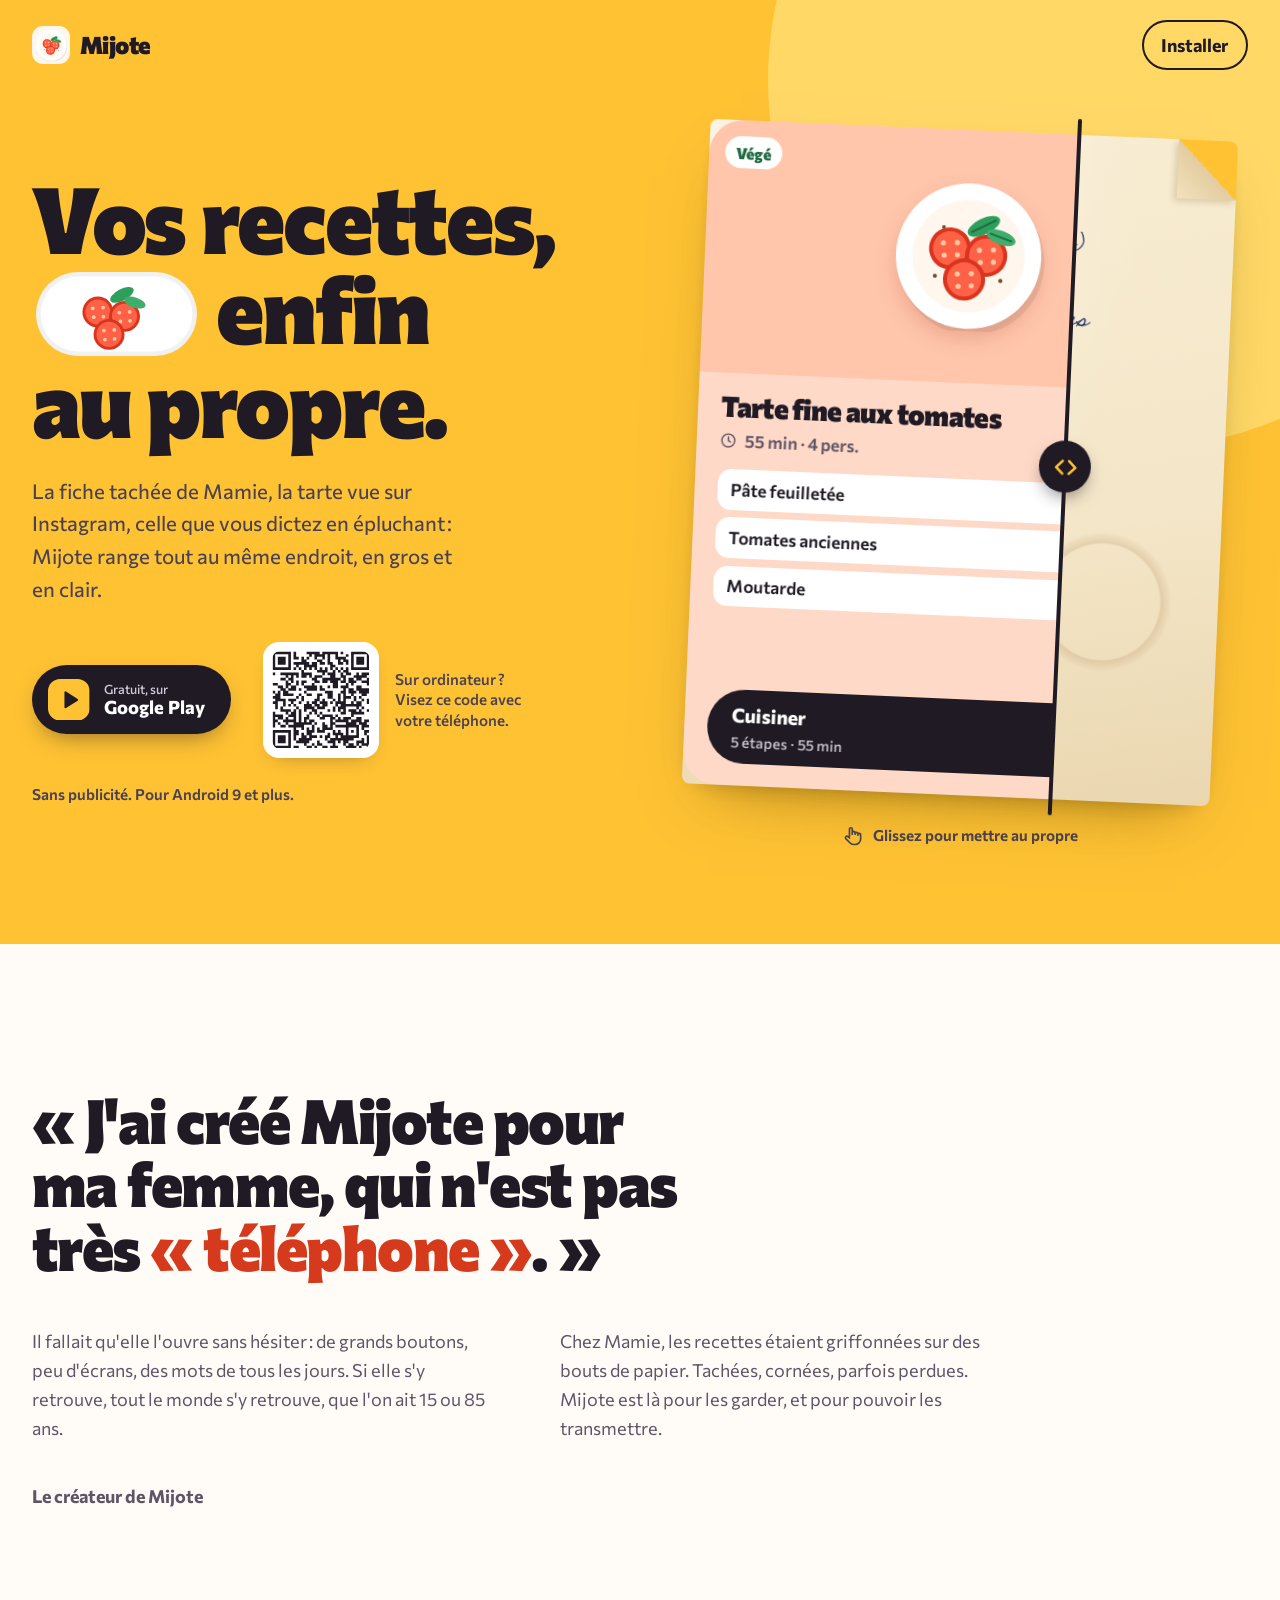
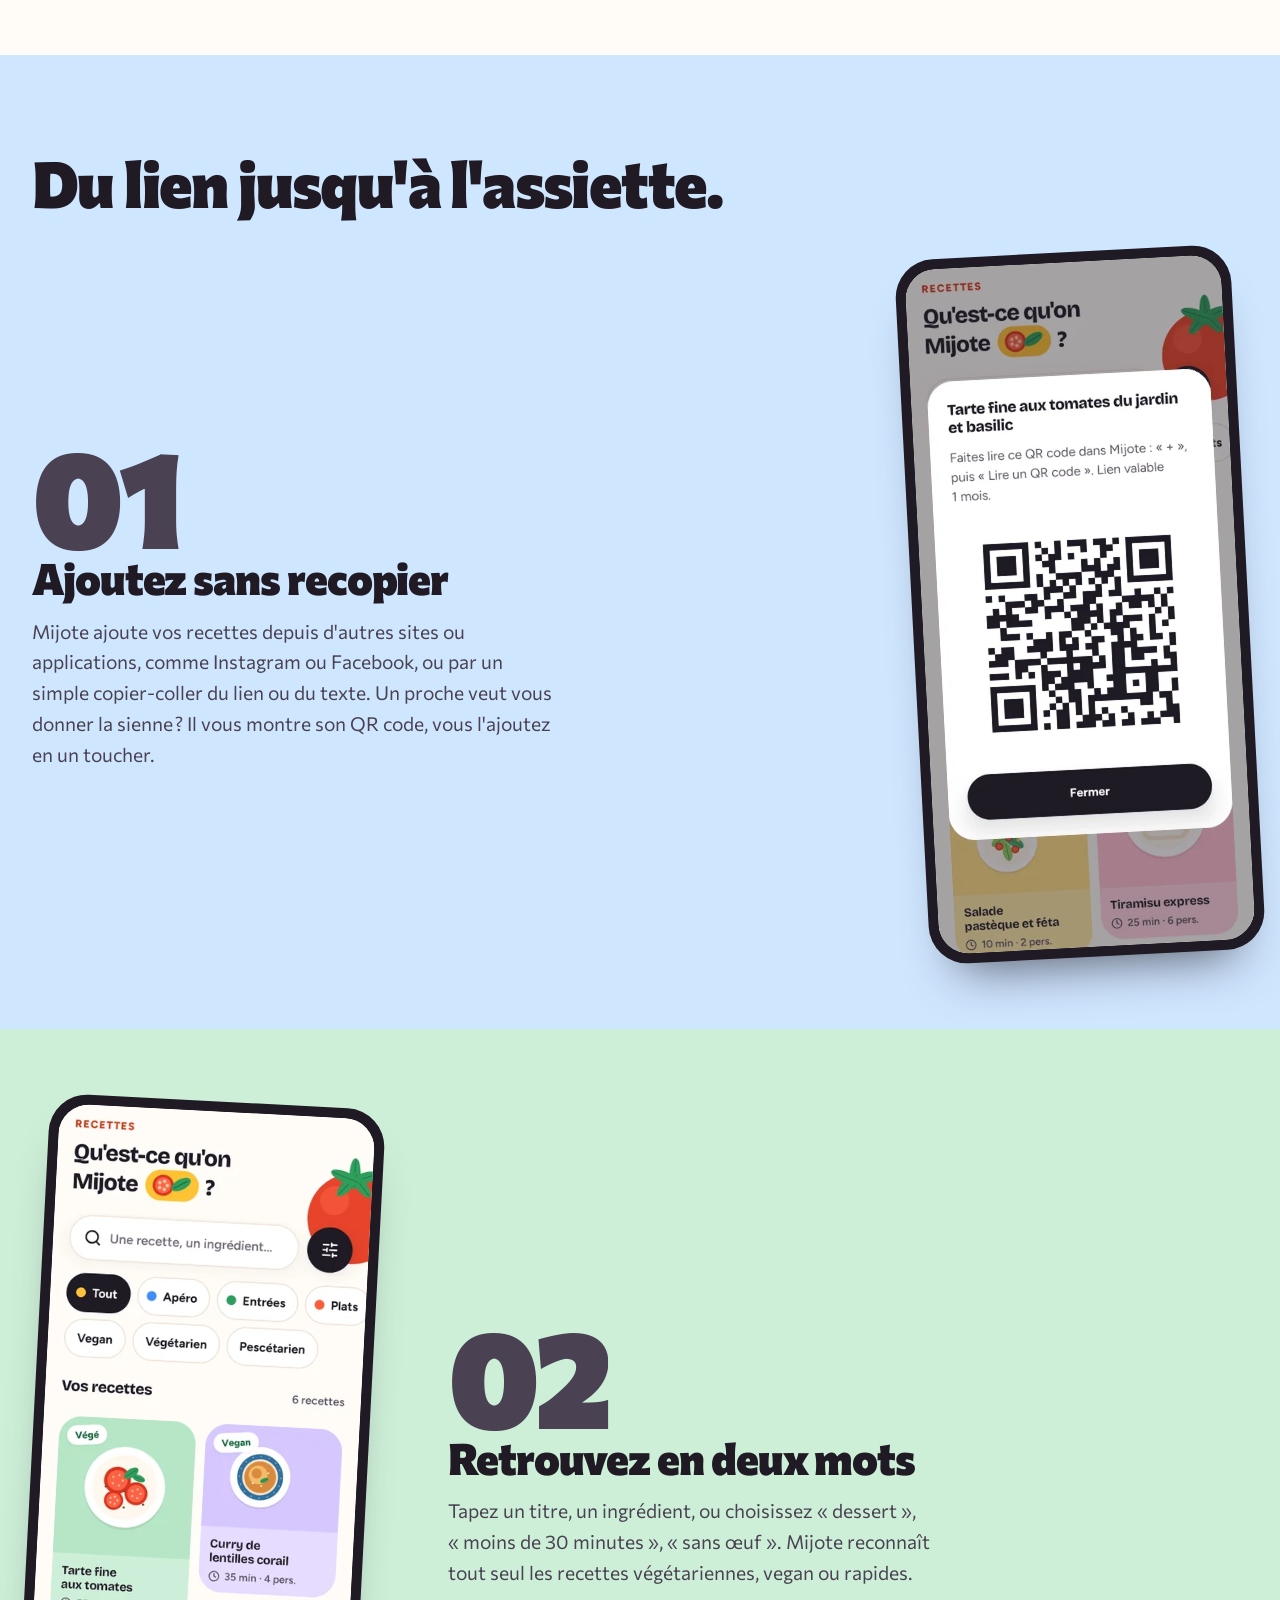
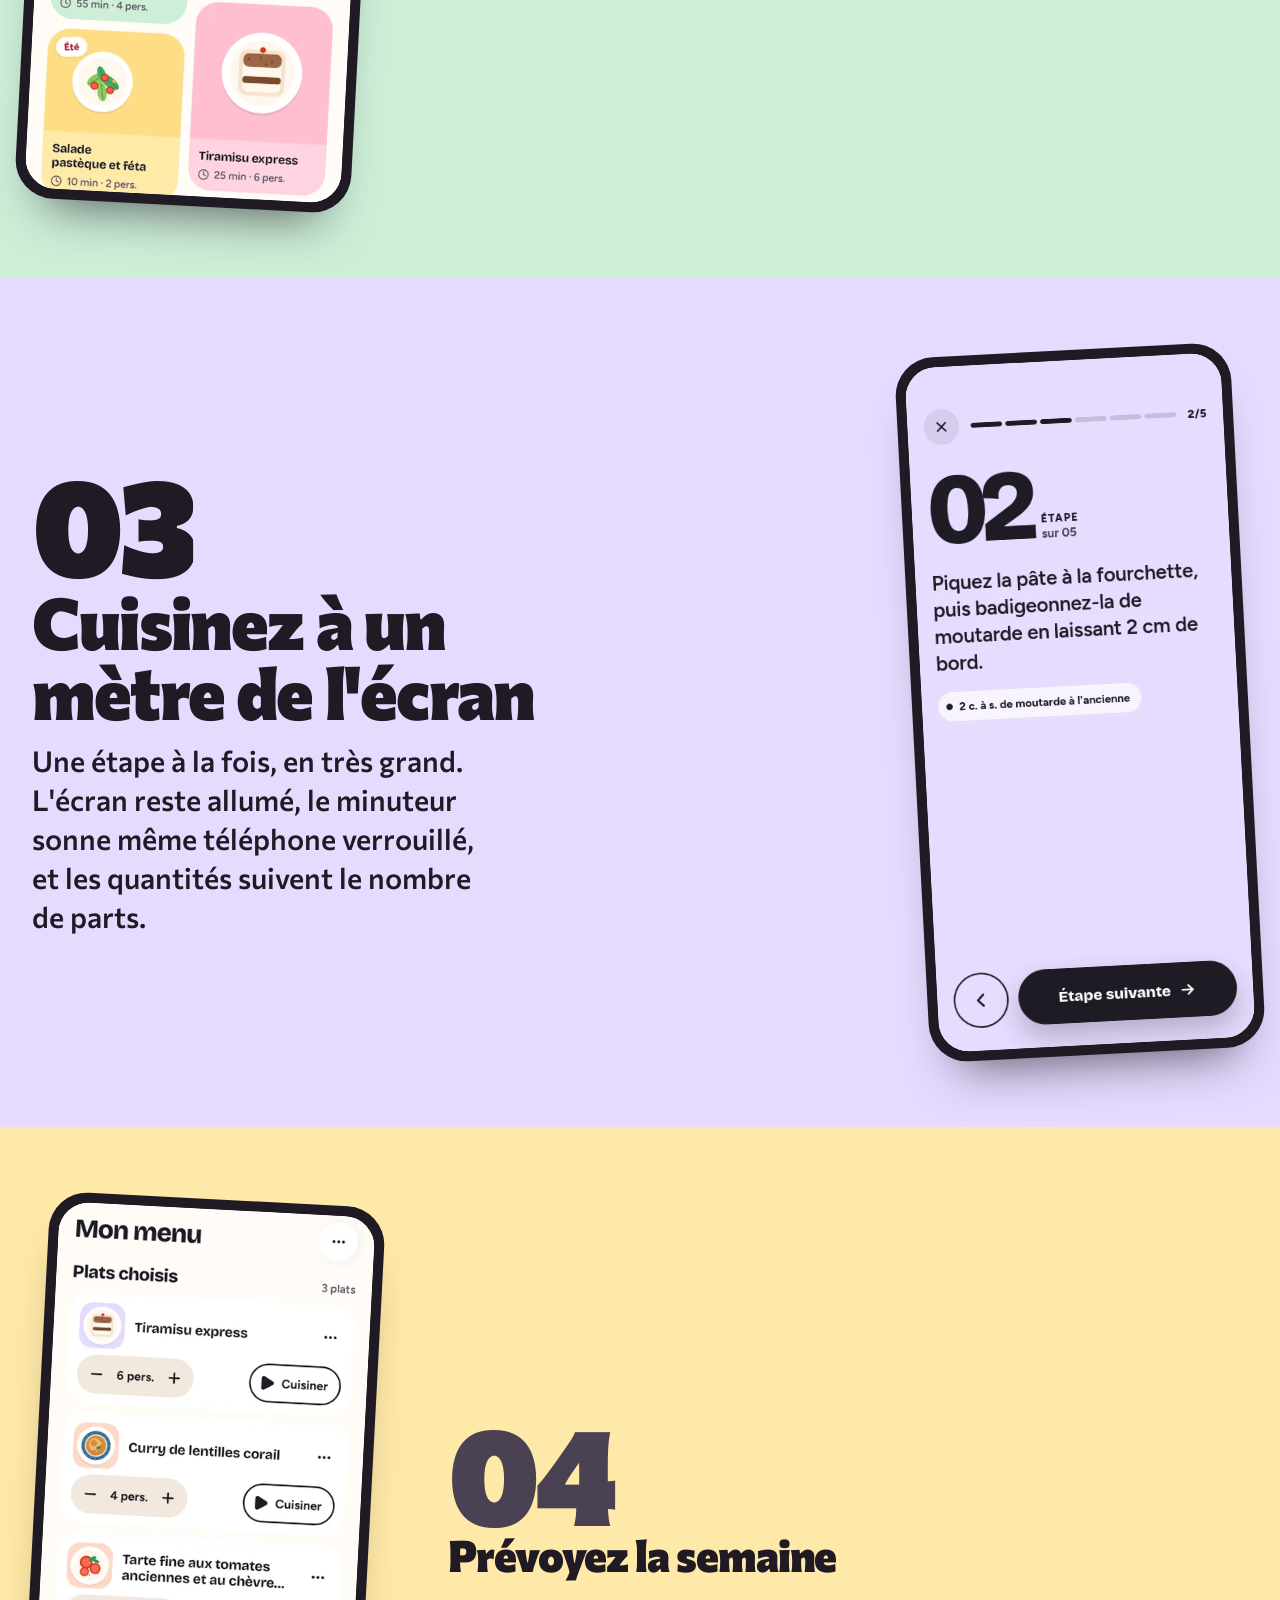
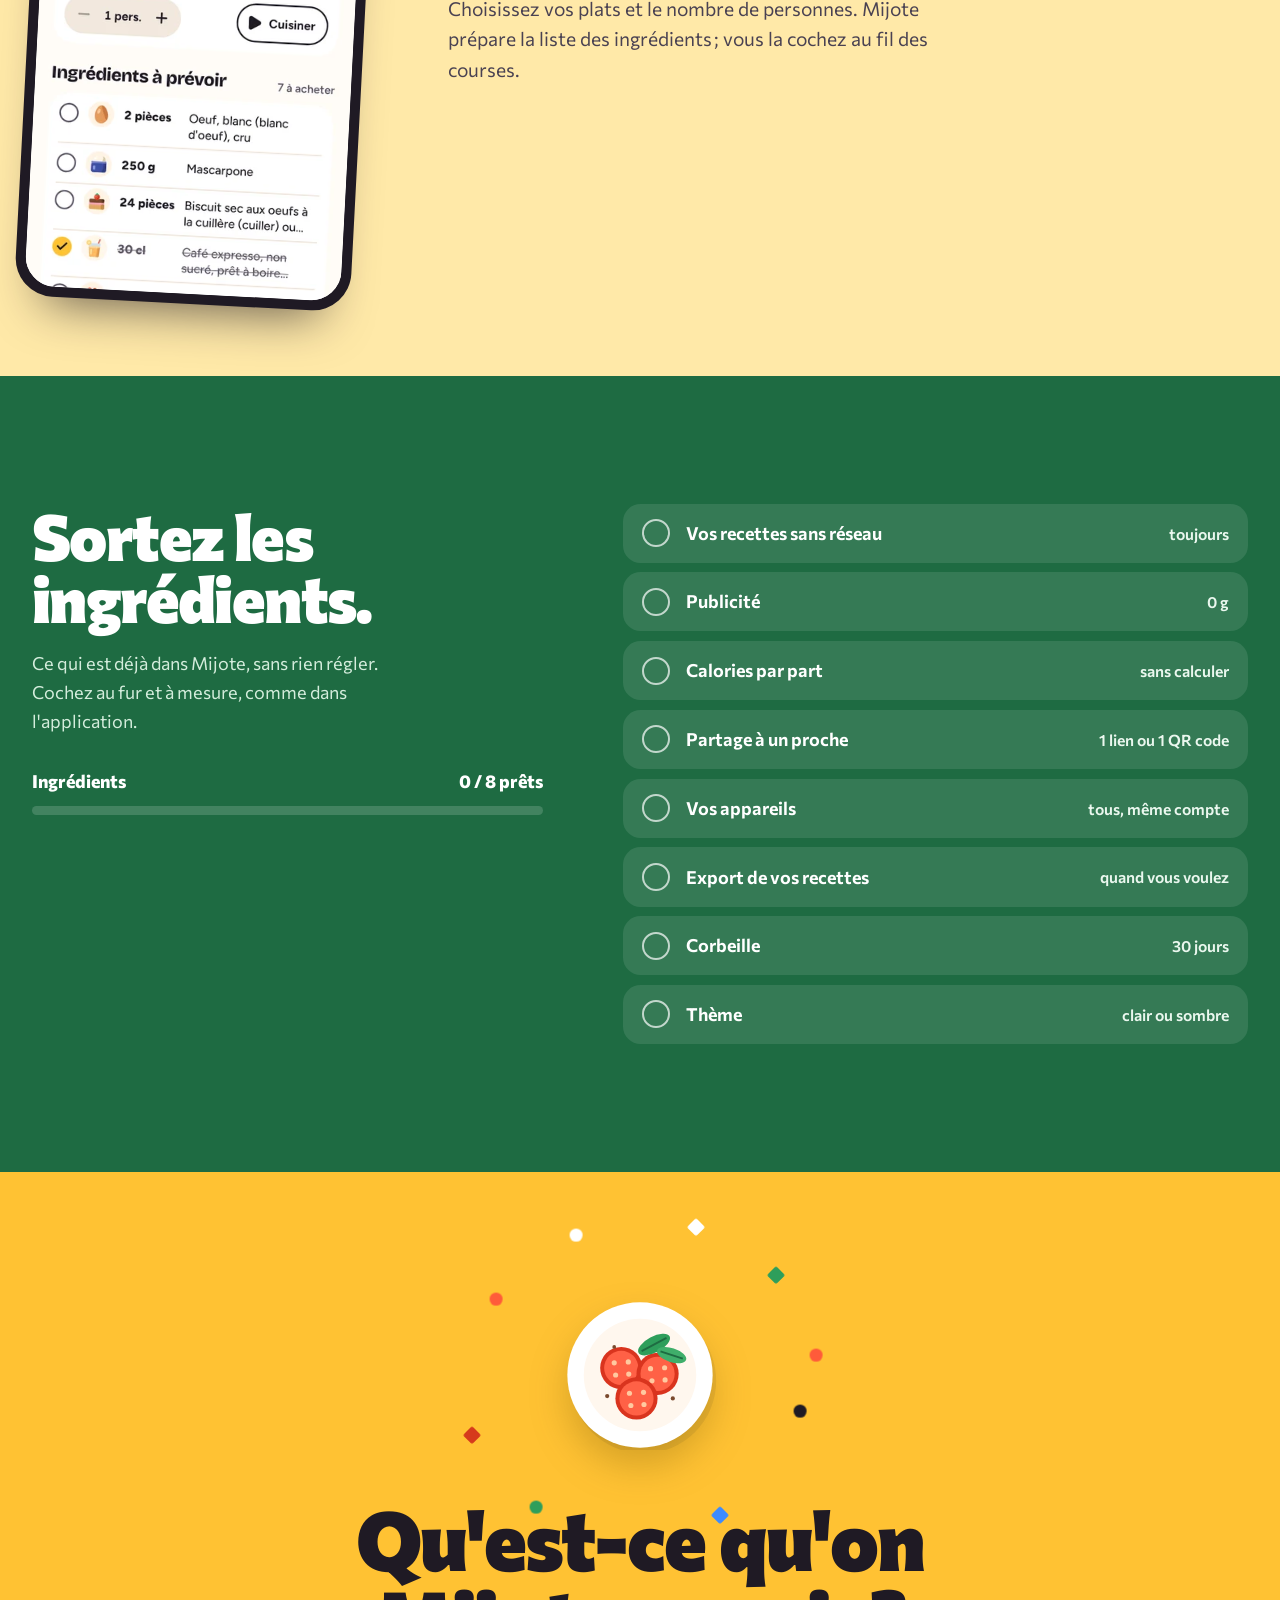
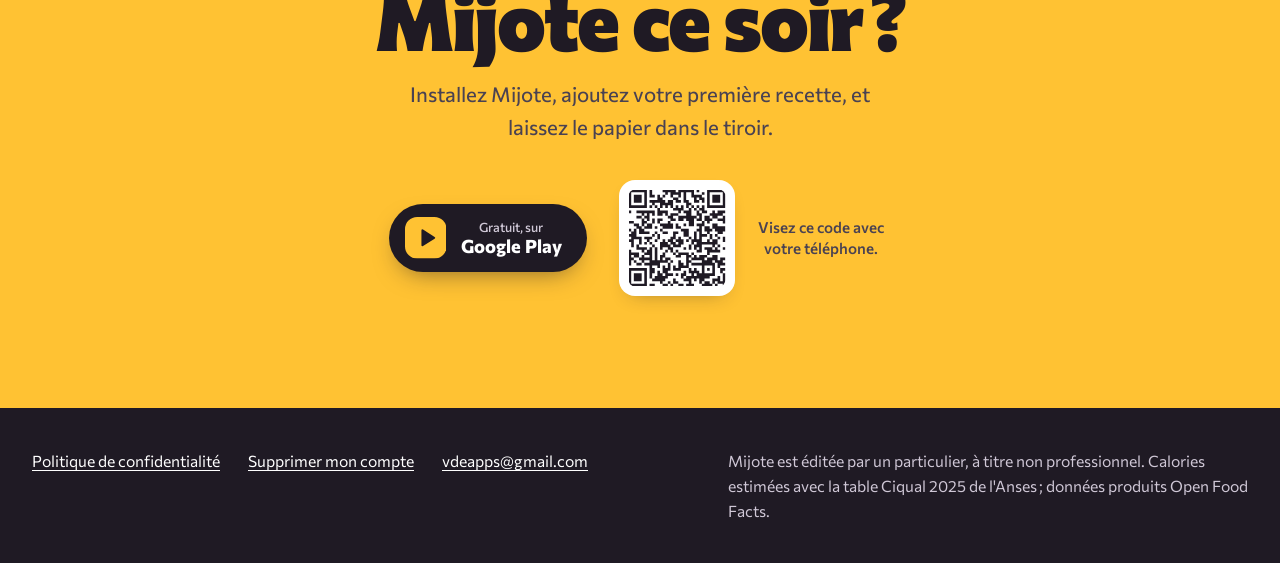
==== commit bde8019c: "chore : publier les pages de Mijote" ====
--- a/mijote/index.html
+++ b/mijote/index.html
@@ -3,7 +3,7 @@
 <head>
 <meta charset="utf-8">
 <meta name="referrer" content="no-referrer">
-<meta http-equiv="Content-Security-Policy" content="default-src 'none'; style-src 'unsafe-inline'; script-src 'self'; font-src 'self'; img-src 'self' data:; base-uri 'none'; form-action 'none'">
+<meta http-equiv="Content-Security-Policy" content="default-src 'none'; style-src 'unsafe-inline'; script-src 'self'; font-src 'self'; img-src 'self'; base-uri 'none'; form-action 'none'">
 <meta name="viewport" content="width=device-width, initial-scale=1">
 <meta name="theme-color" content="#FFC233">
 <title>Mijote, le carnet de recettes simple pour Android</title>
@@ -16,9 +16,9 @@
 
   :root {
     --encre: #1F1A24; --encre-2: #5E5566; --encre-safran: #4A4252; --sol: #FFFCF7; --surface: #FFFFFF; --trait: #F1E8DC;
-    --safran: #FFC233; --safran-clair: #FFD866; --safran-encre: #5C4400;
+    --safran: #FFC233; --safran-clair: #FFD866;
     --tomate: #FF5B3A; --tomate-fonce: #D63A1C; --basilic: #2E9E5B; --basilic-fonce: #1E6B42;
-    --peche: #FFD9C7; --peche-2: #FFC6AC; --peche-encre: #A3341A;
+    --peche: #FFD9C7; --peche-2: #FFC6AC;
     --menthe: #CDEFD8; --lilas: #E6DBFF; --beurre: #FFE9A8; --ciel: #CFE6FF;
     --papier: #F4E6C8; --papier-encre: #2D3A6B;
     --sortie: cubic-bezier(.16, 1, .3, 1);
@@ -55,7 +55,7 @@
   }
   .play:hover { transform: translateY(-2px); box-shadow: 0 16px 30px -12px rgba(31, 26, 36, .6); }
   .play:active { transform: translateY(0) scale(.97); transition-duration: .1s; }
-  .play:focus-visible { outline-color: var(--encre); outline-offset: 4px; border-radius: 999px; }
+  .play:focus-visible { outline-offset: 4px; border-radius: 999px; }
   .play svg { flex: none; width: 2.6rem; height: 2.6rem; }
   .play span { display: grid; line-height: 1.15; }
   .play small { font-size: .8rem; font-weight: 500; color: #CFC7D6; }
@@ -119,7 +119,7 @@
     background: linear-gradient(225deg, var(--safran) 50%, #E3CC9F 50%, #F2E2BE);
     box-shadow: -3px 3px 6px rgba(92, 68, 0, .18);
   }
-  .papier h2 { font: inherit; font-size: 1.3em; margin: 0 0 .1em; transform: rotate(-2deg); }
+  .papier .plat { font: inherit; font-size: 1.3em; margin: 0 0 .1em; transform: rotate(-2deg); }
   .papier p, .papier ul { margin: 0; padding: 0; list-style: none; }
   .papier .pour { margin-left: 4.5em; transform: rotate(-1deg); opacity: .85; }
   .papier li { transform: rotate(-.6deg); }
@@ -134,7 +134,7 @@
     font-size: .8em; padding: .25em .7em; border-radius: 999px; font-variation-settings: "FLAR" 100;
   }
   .appli-corps { padding: 1em 1.2em 1.2em; }
-  .appli h2 { font-size: 1.45em; margin: 0 0 .25em; }
+  .appli .plat { font-size: 1.45em; margin: 0 0 .25em; }
   .meta { display: flex; align-items: center; gap: .4em; font-size: .88em; font-weight: 600; color: var(--encre-2); margin: 0 0 .85em; font-variant-numeric: tabular-nums; }
   .meta svg { width: 1em; height: 1em; }
   .ingredients { list-style: none; margin: 0; padding: 0; display: grid; gap: .4em; }
@@ -216,7 +216,7 @@
   .compte { display: flex; justify-content: space-between; font-weight: 750; margin-bottom: .6rem; font-variant-numeric: tabular-nums; }
   .jauge { height: .55rem; border-radius: 999px; background: rgba(255, 255, 255, .16); overflow: hidden; }
   .jauge i { display: block; height: 100%; width: calc(var(--fait, 0) * 100%); background: var(--safran); border-radius: inherit; transition: width .6s var(--sortie); }
-  .bravo-liste { min-height: 1.6em; margin: 1.25rem 0 0; font-weight: 750; color: var(--safran); }
+  .bravo-liste { min-height: 1.6em; margin: 1.25rem 0 0; font-weight: 750; color: #FFE08A; }
   .liste { list-style: none; margin: 0; padding: 0; display: grid; gap: .6rem; }
   .liste label {
     display: flex; align-items: center; gap: 1rem; padding: .95rem 1.2rem; border-radius: 1.1rem; cursor: pointer;
@@ -249,6 +249,7 @@
   .pied .large { display: flex; flex-wrap: wrap; justify-content: space-between; gap: 1.5rem 3rem; }
   .pied nav { display: flex; flex-wrap: wrap; gap: .5rem 1.75rem; }
   .pied a { color: #fff; }
+  .pied :focus-visible, .play:focus-visible { outline-color: var(--safran); }
   .pied p { margin: 0; max-width: 52ch; }
 
   /* ---------- Mise en page étroite ---------- */
@@ -269,6 +270,9 @@
     .appli-corps { padding: .8rem .9rem; }
     .ingredients li { font-size: .8rem; }
   }
+
+  html:not(.js) .fiche input, html:not(.js) .poignee, html:not(.js) .fiche figcaption,
+  html:not(.js) .compte, html:not(.js) .jauge { display: none; }
 
   /* ---------- Mouvement (seulement si le téléphone l'accepte et si le script tourne) ---------- */
   @media (prefers-reduced-motion: no-preference) {
@@ -287,8 +291,8 @@
     .anime .etape .numero b { display: inline-block; clip-path: inset(100% 0 0 0); translate: 0 .3em; transition: clip-path .9s var(--sortie), translate .9s var(--sortie); }
     .anime .etape.vu .numero b { clip-path: inset(-10% 0 -10% 0); translate: 0 0; }
 
-    .eclats i { opacity: 0; translate: -50% -50%; }
-    .fin.vu .eclats i { animation: eclat 1.4s var(--sortie) forwards; animation-delay: var(--d, 0s); }
+    .anime .eclats i { opacity: 0; translate: -50% -50%; }
+    .anime .fin.vu .eclats i { animation: eclat 1.4s var(--sortie) forwards; animation-delay: var(--d, 0s); }
     @keyframes eclat {
       0% { opacity: 0; translate: -50% -50%; scale: .3; }
       20% { opacity: 1; }
@@ -351,10 +355,10 @@
     </div>
 
     <figure class="fiche" id="fiche">
-      <input type="range" min="0" max="100" value="55" step="1" aria-label="Mettre la recette au propre : à gauche la fiche Mijote, à droite le papier d'origine">
+      <input type="range" min="0" max="100" value="55" step="1" aria-valuetext="55 % de la recette au propre" aria-label="Mettre la recette au propre : à gauche la fiche Mijote, à droite le papier d'origine">
       <div class="fiche-cadre">
         <div class="face papier" aria-hidden="true">
-          <h2>Tarte fine aux tomates</h2>
+          <p class="plat">Tarte fine aux tomates</p>
           <p class="pour">pour 4 (celle de Mamie)</p>
           <ul>
             <li>1 pâte feuilletée</li>
@@ -367,10 +371,10 @@
           </ul>
           <p class="note">pas trop cuite</p>
         </div>
-        <div class="face appli">
+        <div class="face appli" aria-hidden="true">
           <div class="vignette"><span class="etiquette">Végé</span><svg aria-hidden="true"><use href="#assiette"/></svg></div>
           <div class="appli-corps">
-            <h2 class="titre">Tarte fine aux tomates</h2>
+            <p class="titre plat">Tarte fine aux tomates</p>
             <p class="meta"><svg viewBox="0 0 24 24" aria-hidden="true"><circle cx="12" cy="12" r="9" fill="none" stroke="currentColor" stroke-width="2"/><path d="M12 7v5l3 2" fill="none" stroke="currentColor" stroke-width="2" stroke-linecap="round"/></svg>55&nbsp;min · 4&nbsp;pers.</p>
             <ul class="ingredients">
               <li>Pâte feuilletée <b>1 pièce</b></li>
@@ -470,7 +474,7 @@
     </div>
   </section>
 
-  <section class="fin" id="fin" aria-labelledby="fin-titre">
+  <section class="fin" aria-labelledby="fin-titre">
     <div class="large">
       <div class="assiette-fin" aria-hidden="true">
         <div class="eclats">
